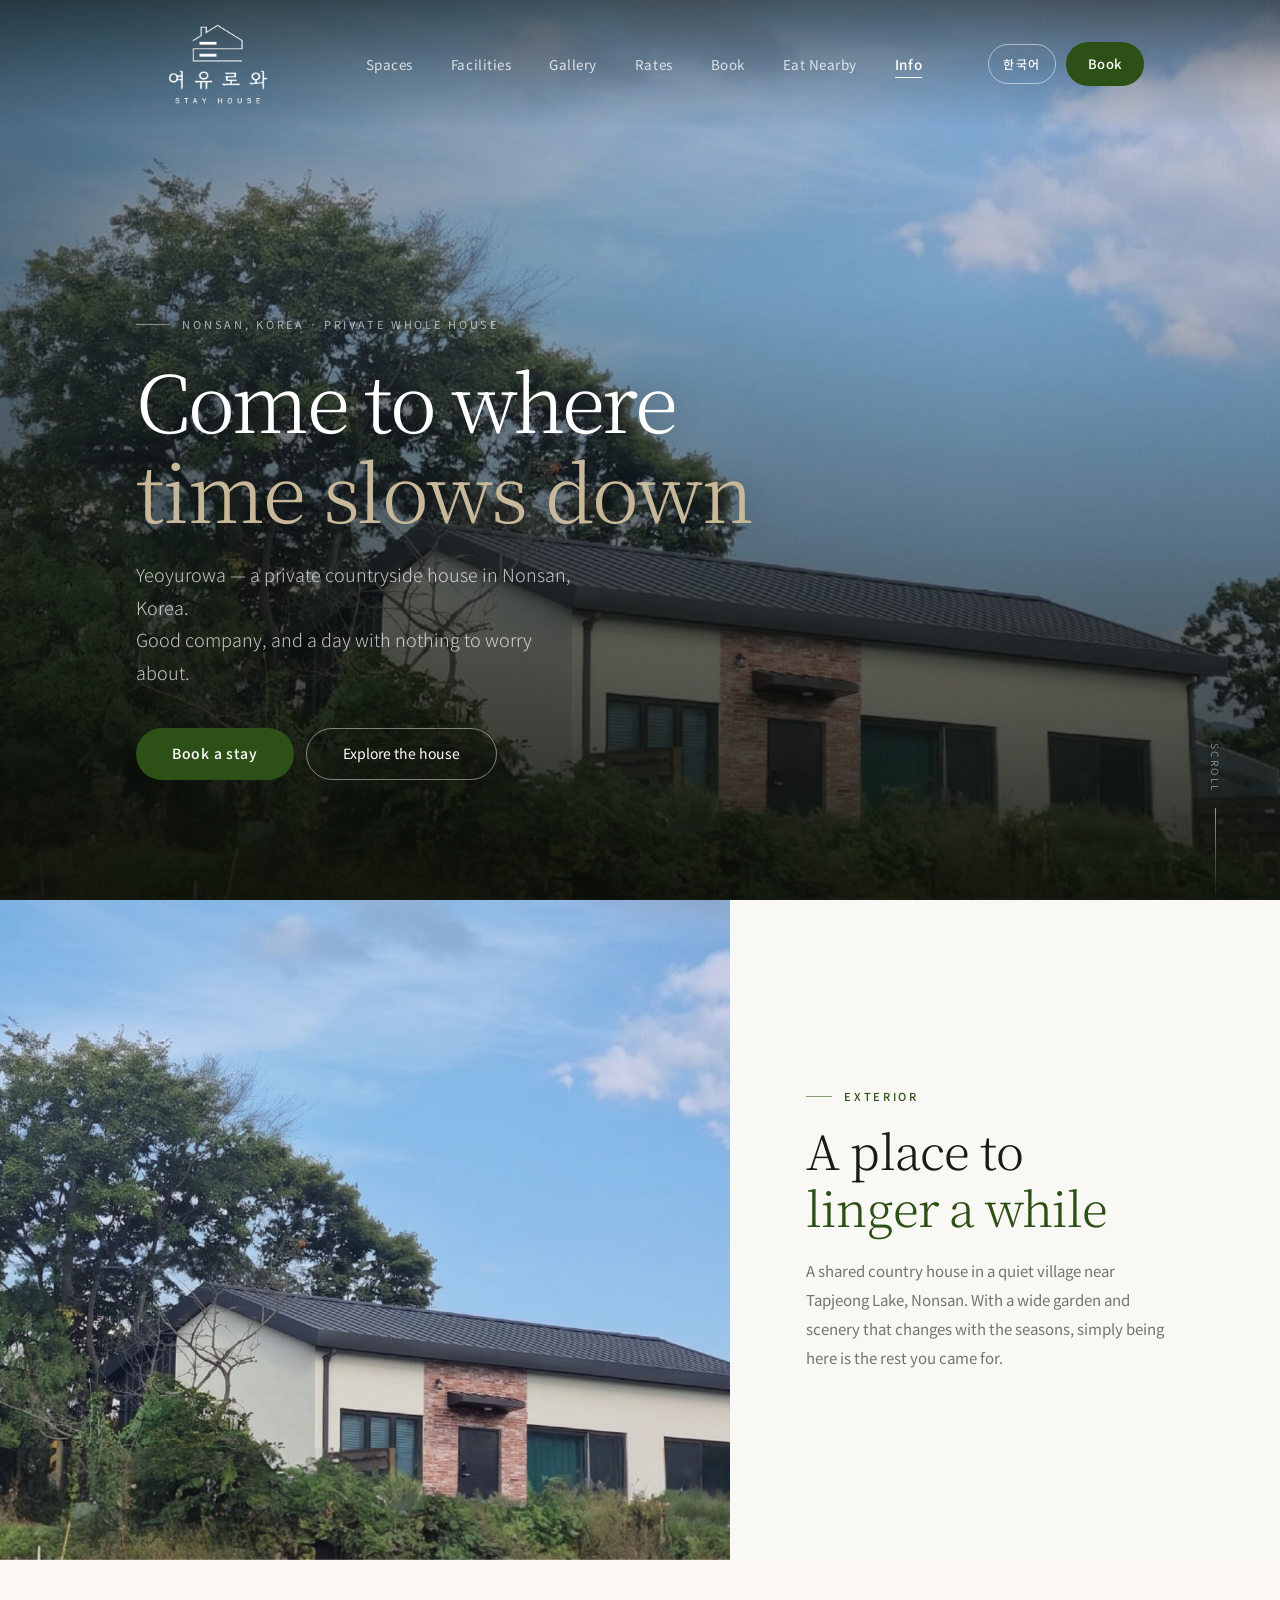
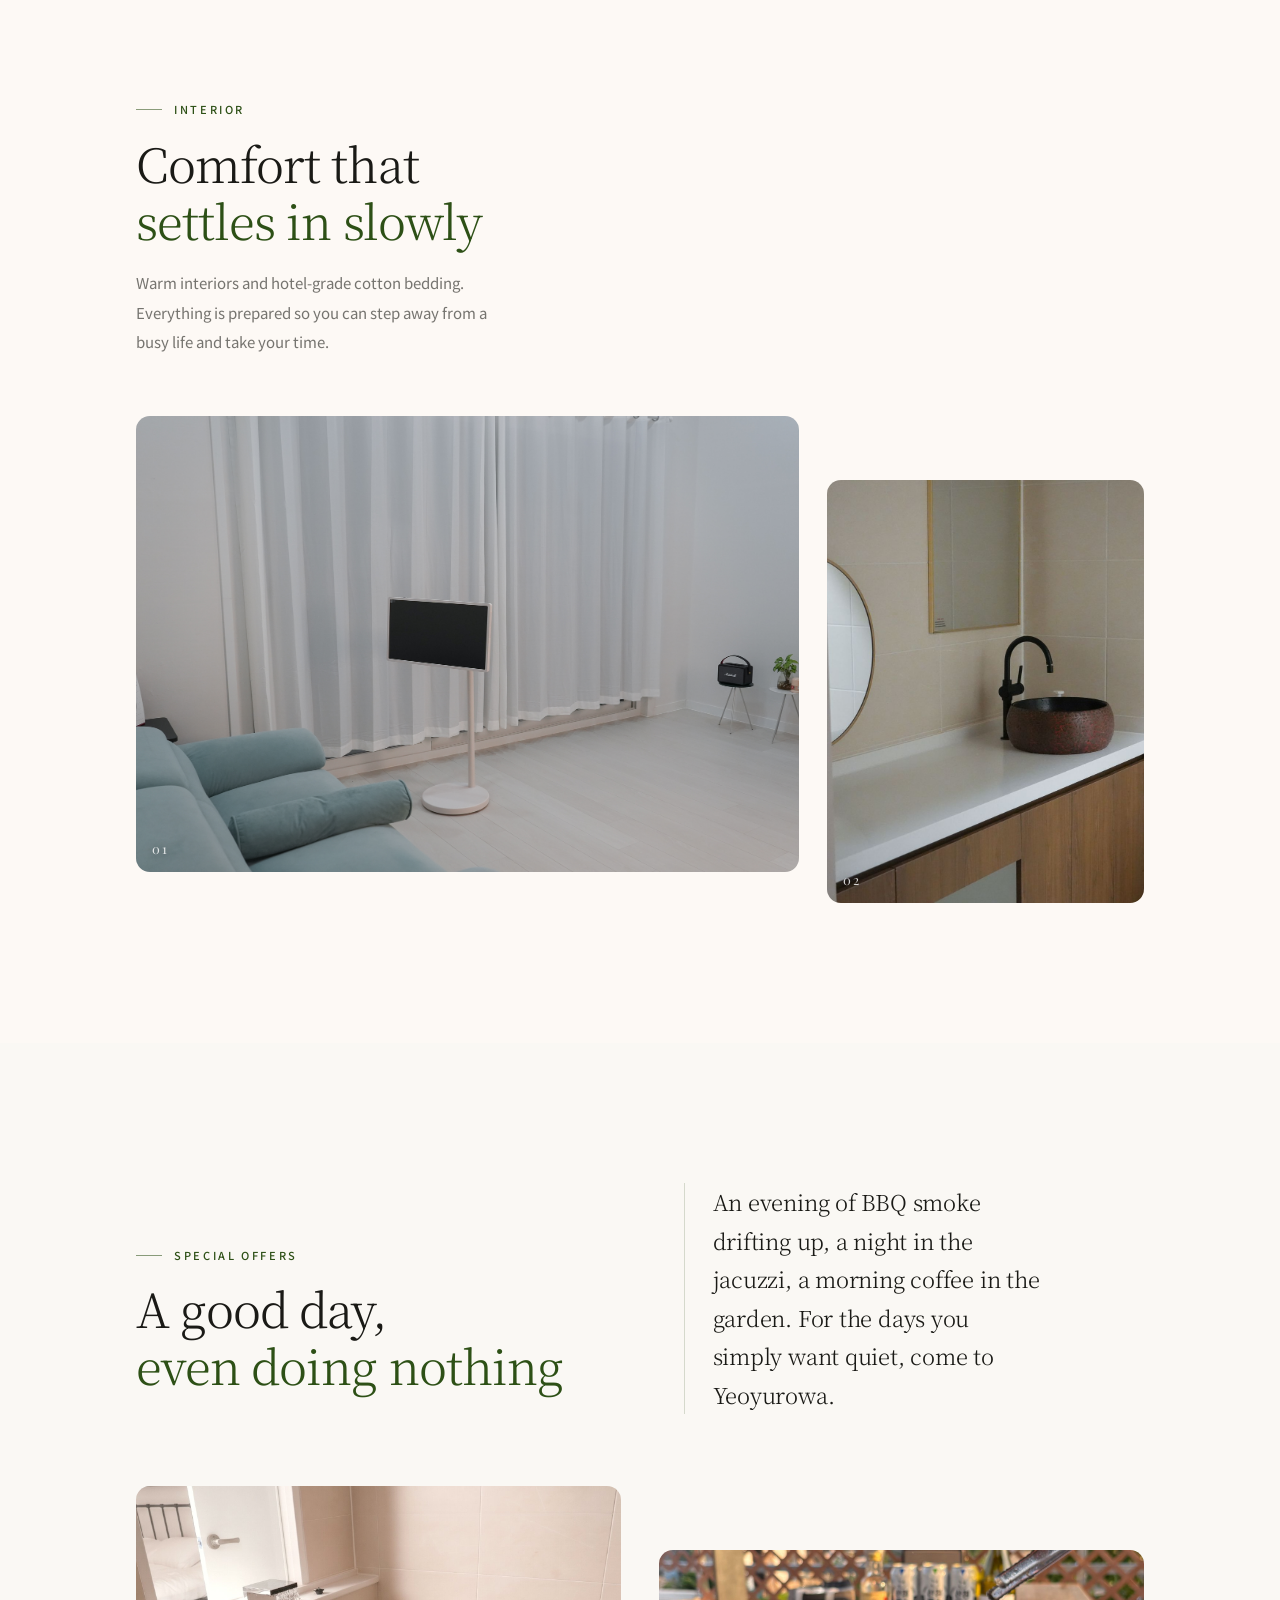
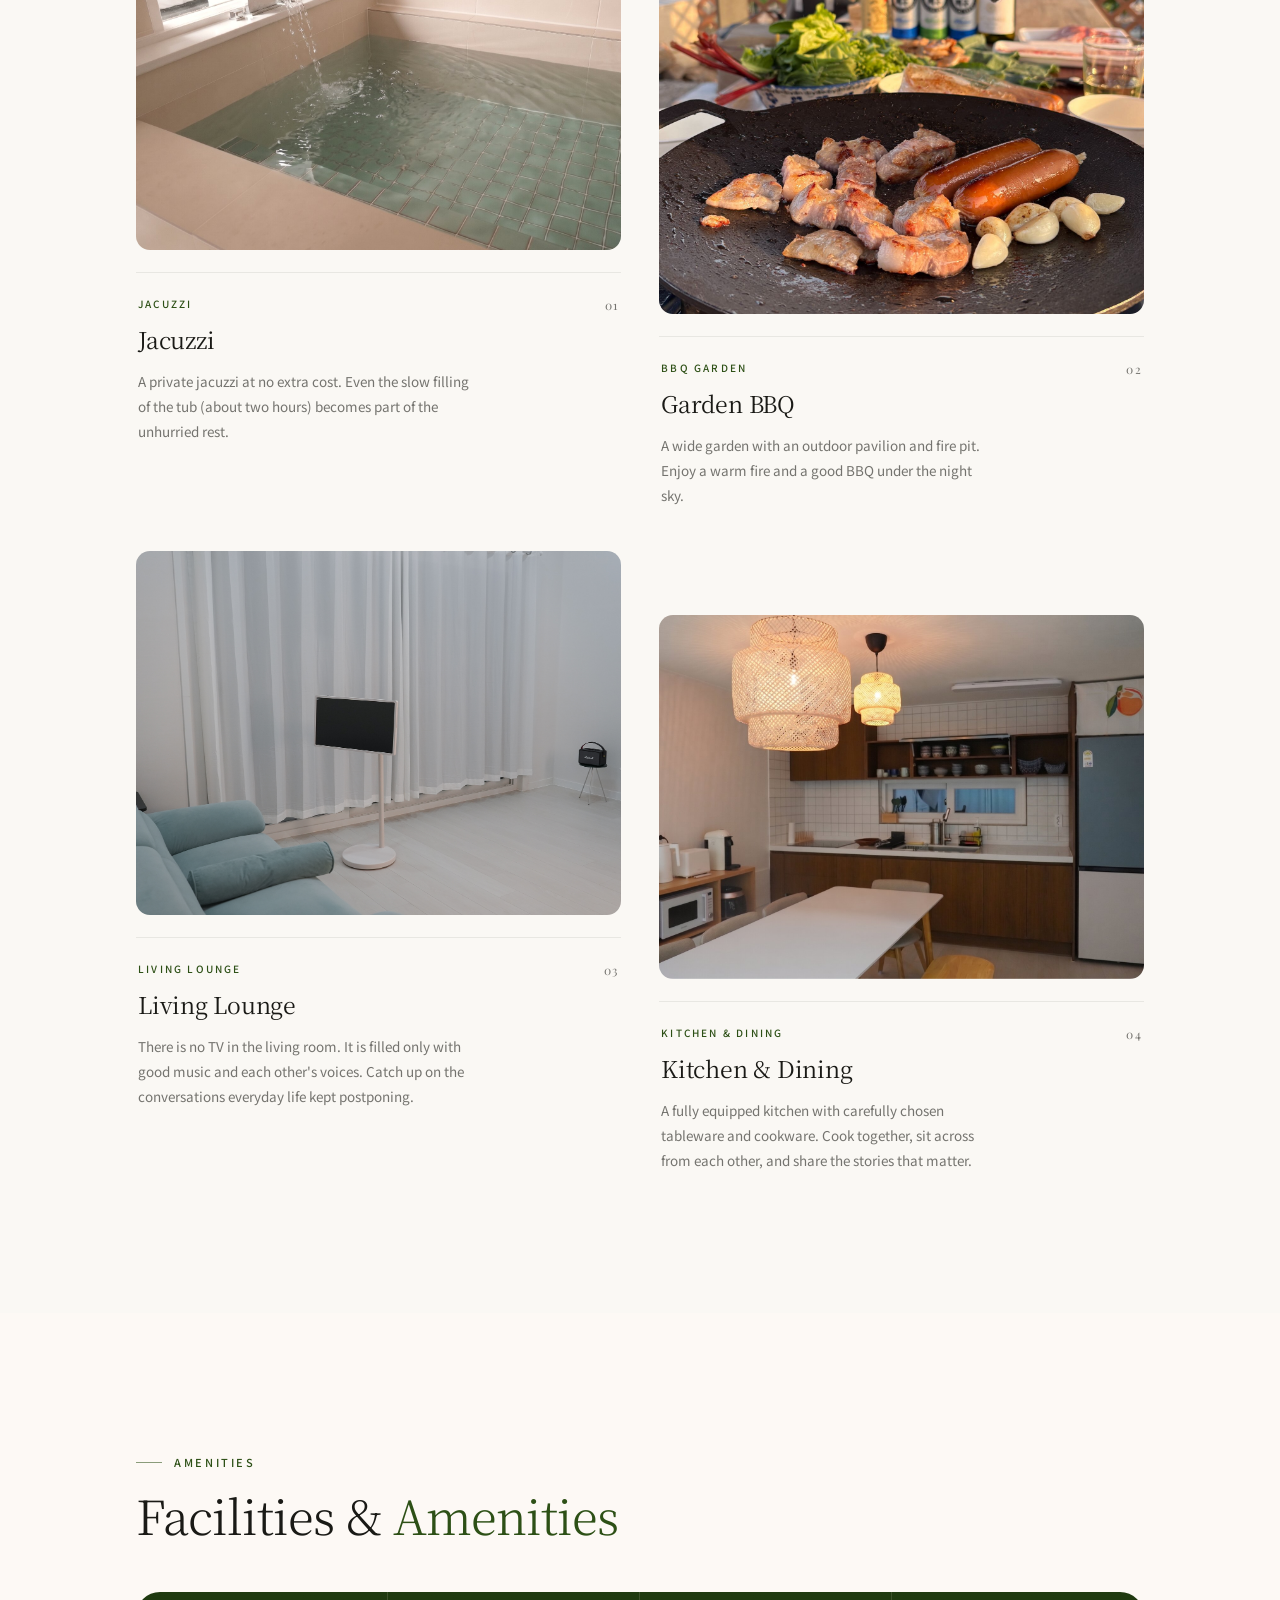
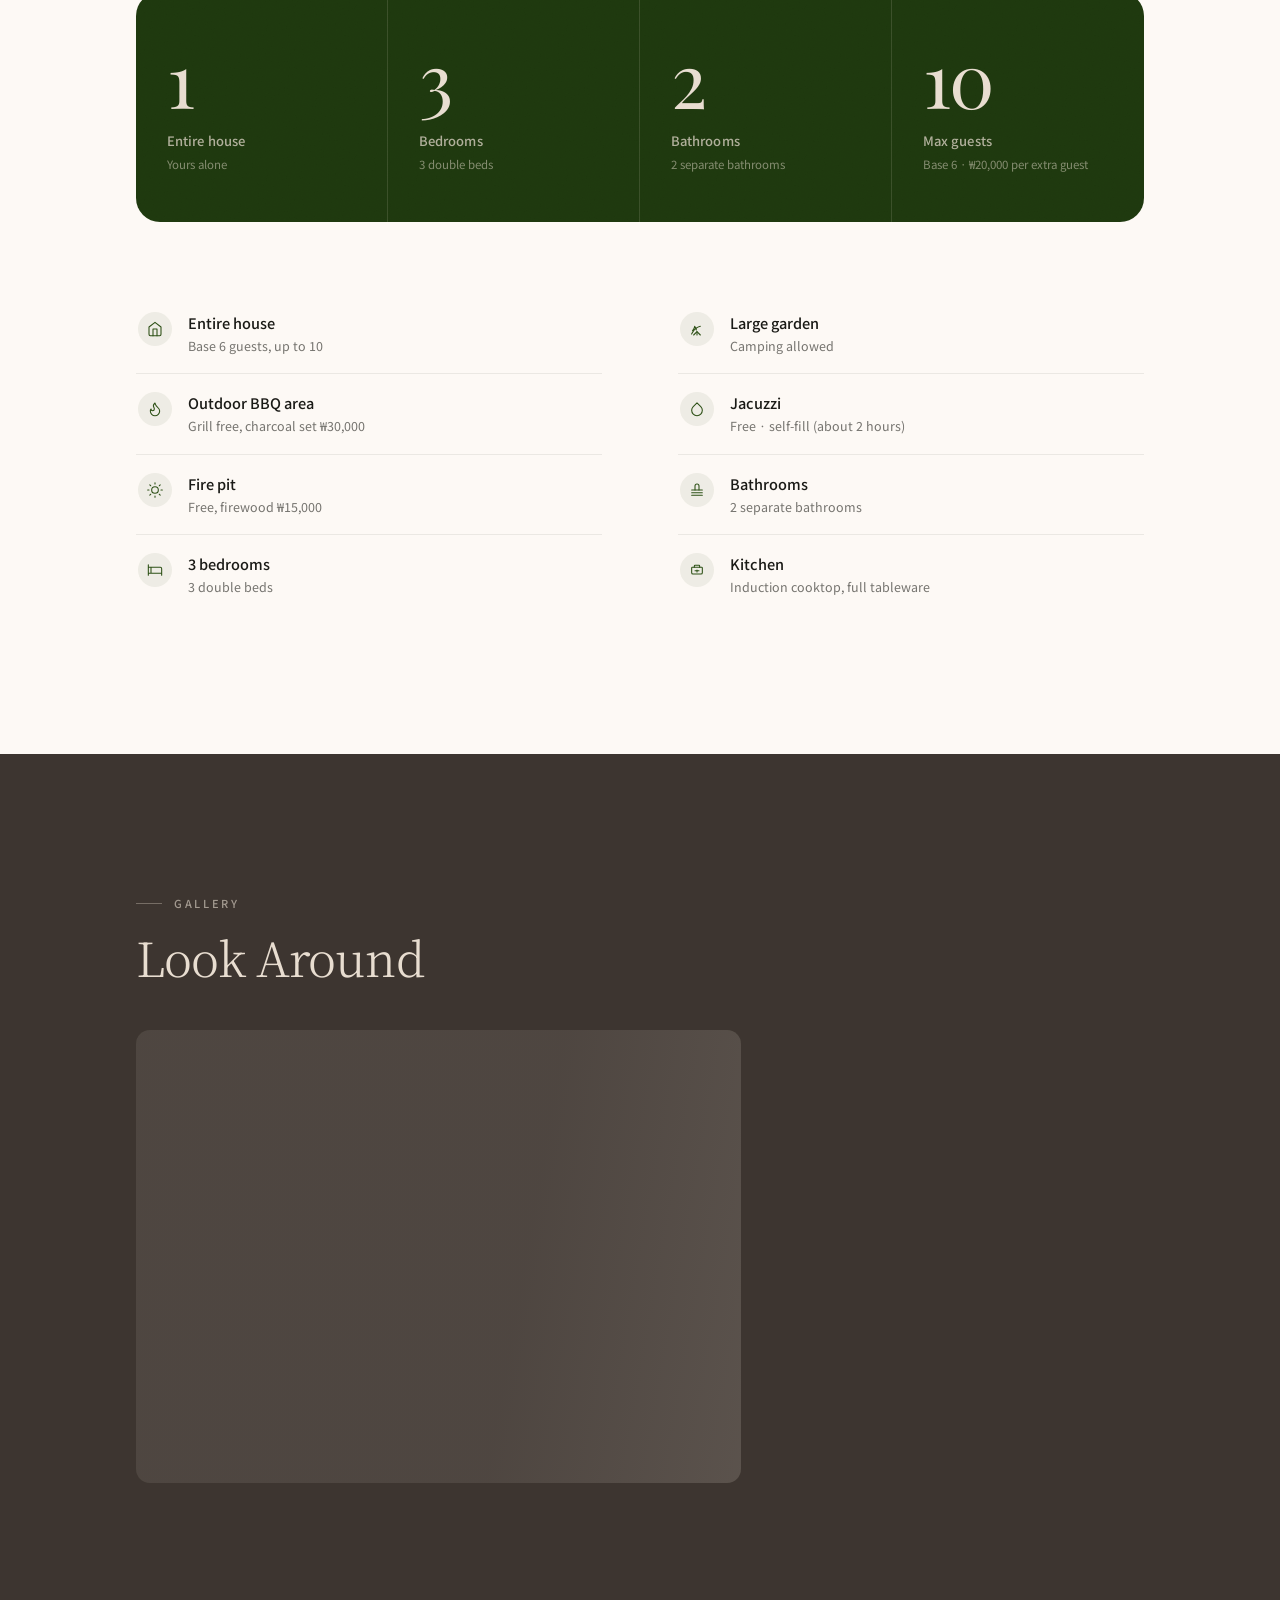
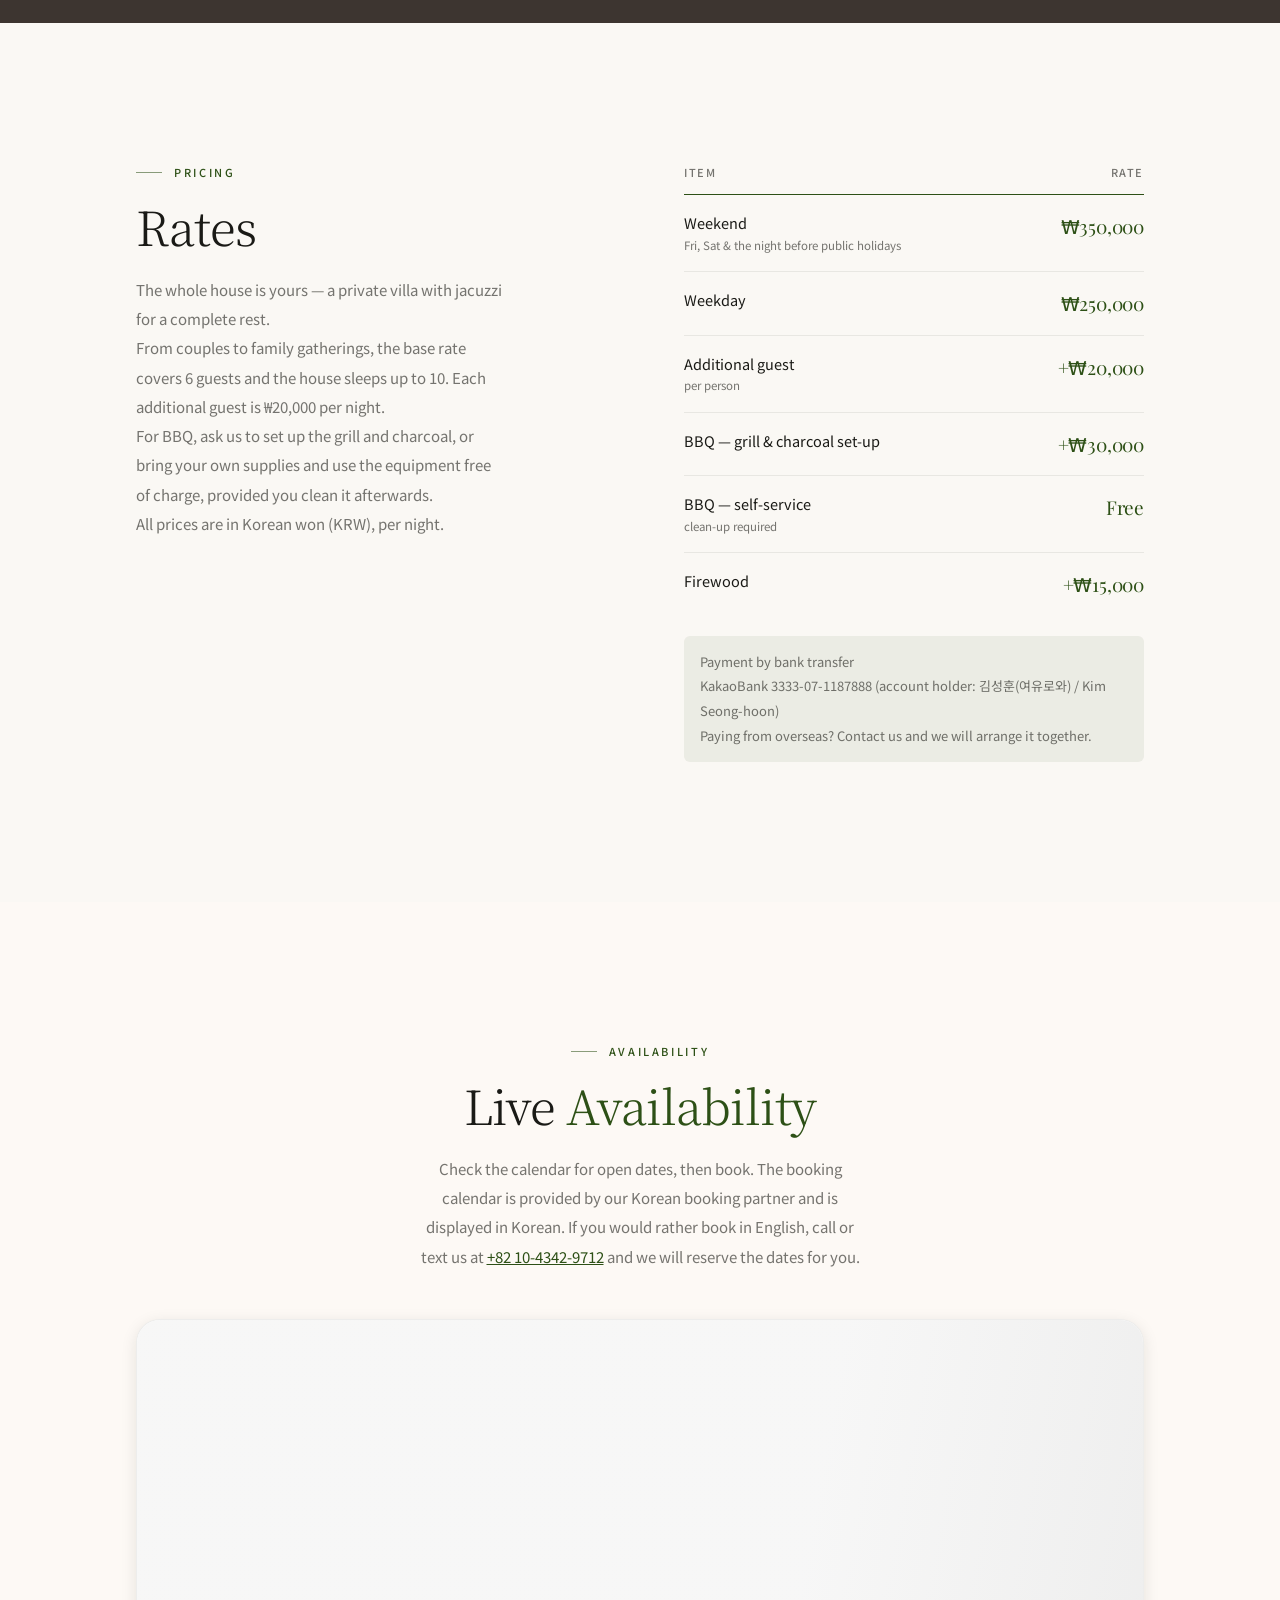
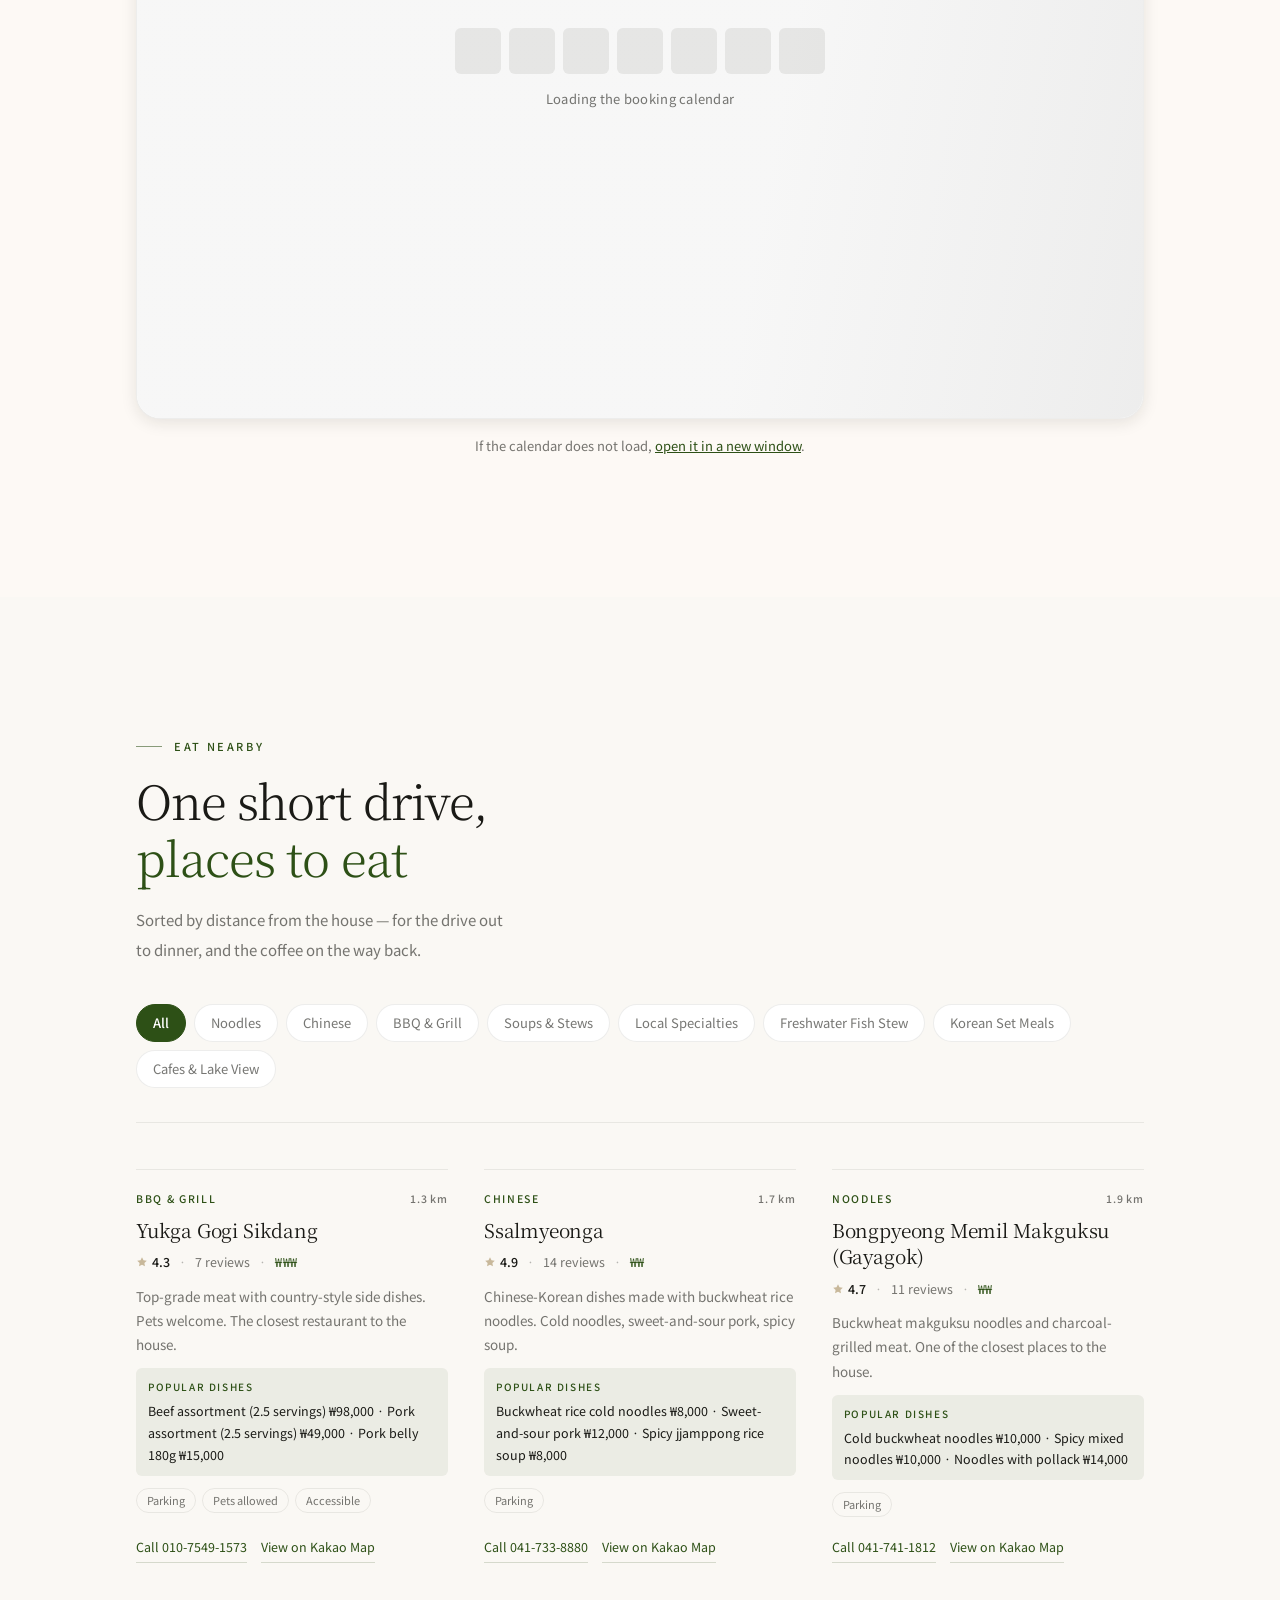
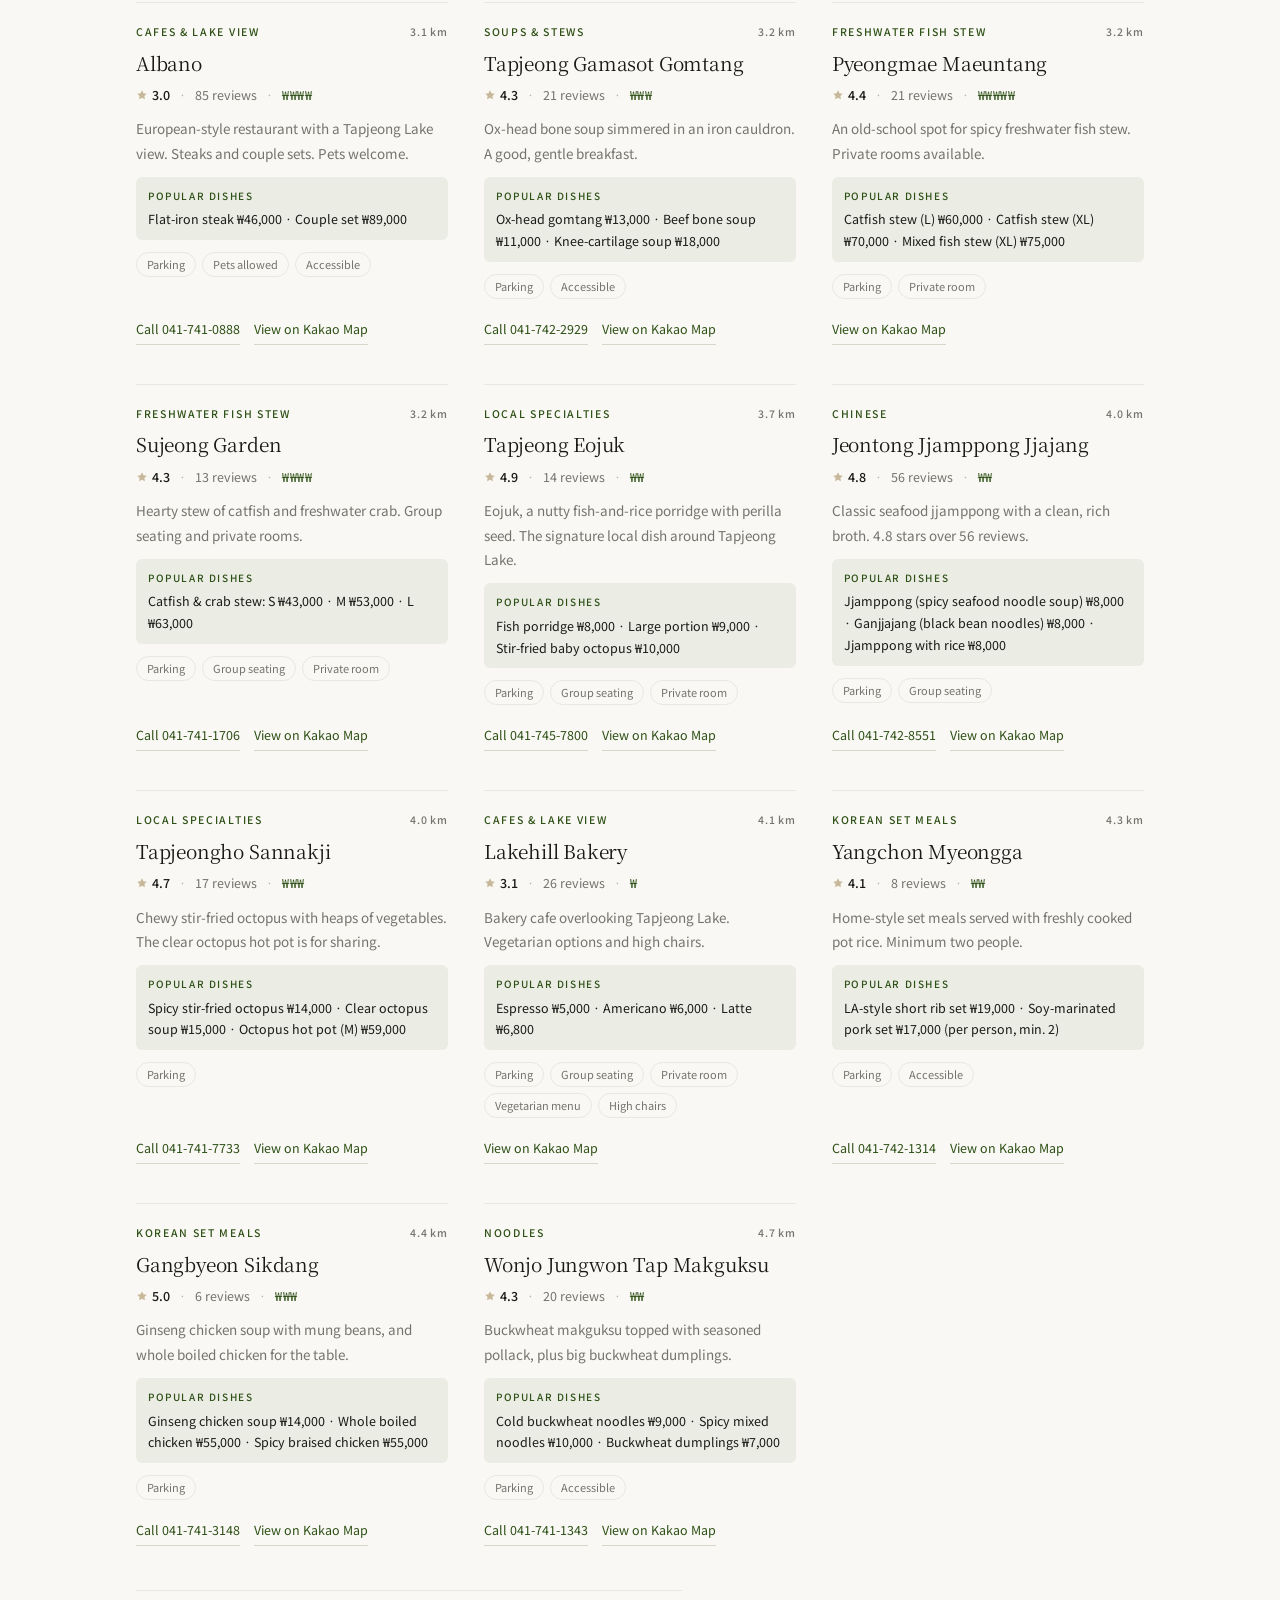
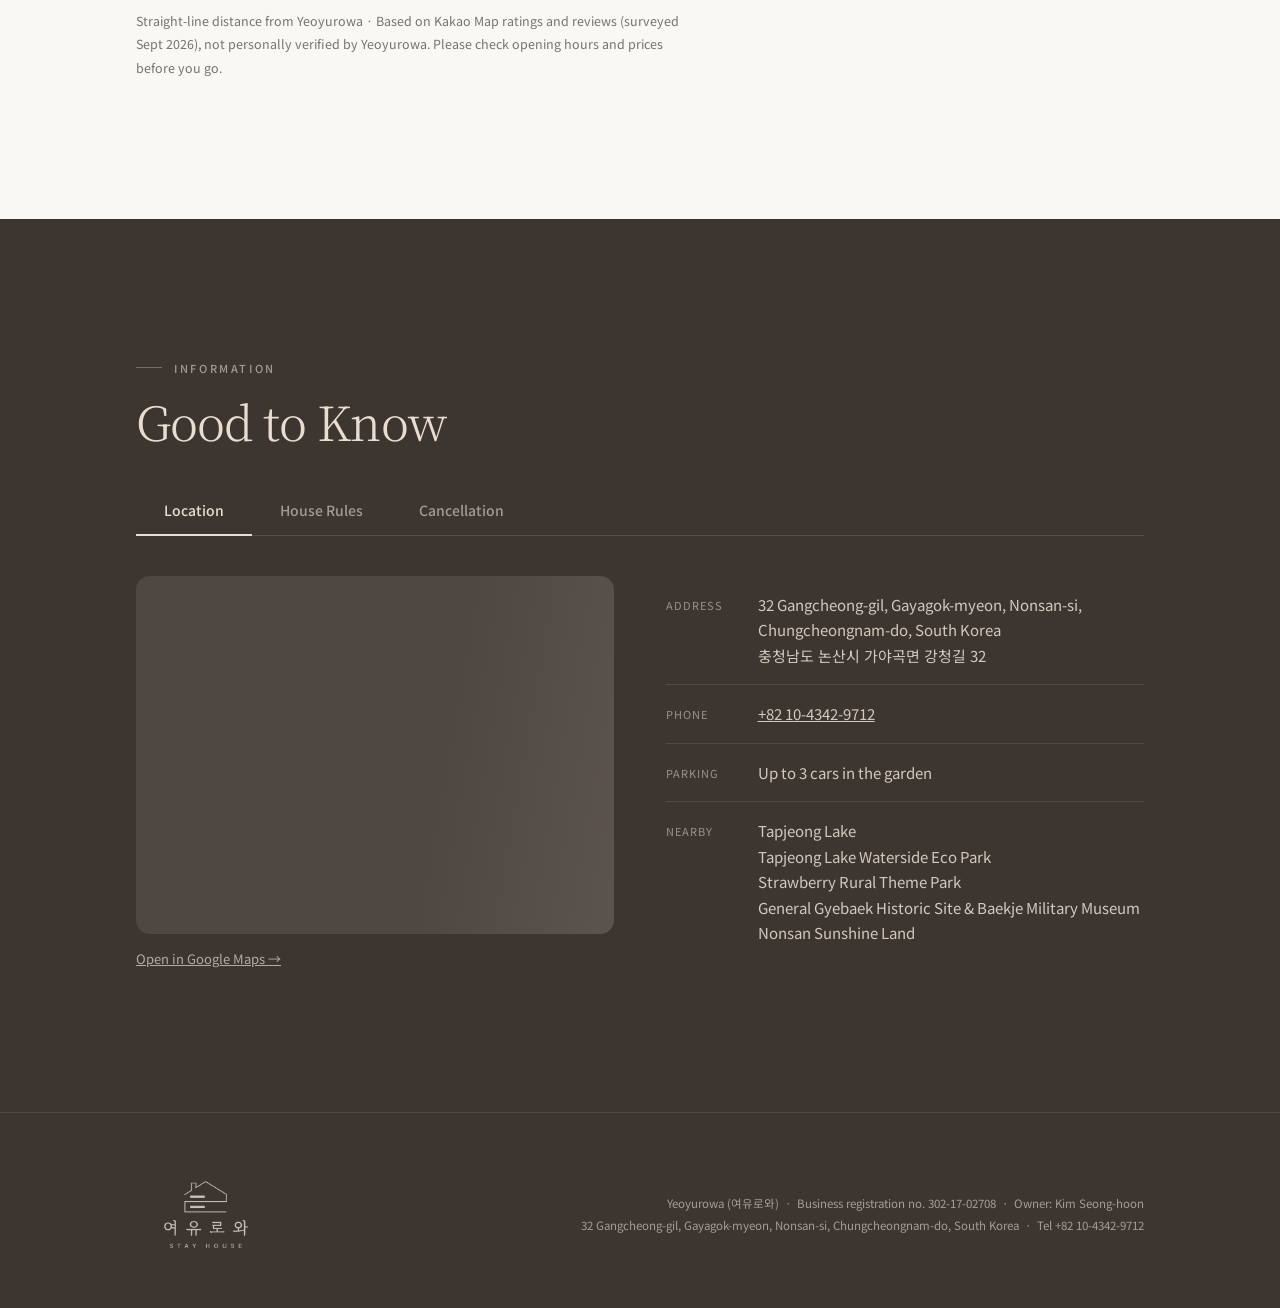
==== en/index.html @ c37f7c3f "디자인 업그레이드 + 영어판 + 주변 맛집 섹션 내비게이션 - 섹션 앵커 7개(공간·시설·갤러리·요금·예약·주변 맛집·안내) 추가, 스크롤스파이 현재 위치 표시 - 히어로 위에서는" ====
<!DOCTYPE html>
<html lang="en">
<head>
  <meta charset="UTF-8">
  <meta name="viewport" content="width=device-width, initial-scale=1.0">
  <title>Yeoyurowa | Private Countryside Villa with Jacuzzi in Nonsan, Korea</title>
  <meta name="description" content="A private whole-house villa in the quiet countryside of Nonsan, Chungcheongnam-do, Korea. Jacuzzi, garden BBQ, fire pit and three bedrooms for up to 10 guests. Ideal for couples, families and small groups.">
  <link rel="preconnect" href="https://fonts.googleapis.com">
  <link rel="preconnect" href="https://fonts.gstatic.com" crossorigin>
  <link rel="stylesheet" href="https://fonts.googleapis.com/css2?family=Playfair+Display:ital,wght@0,400;0,600;1,400&family=Noto+Serif+KR:wght@300;400;500&family=Noto+Sans+KR:wght@300;400;500&display=swap">
  <style>
    :root {
      --forest:    #2D5016;
      --forest-lt: #3d6b1f;
      --forest-dp: #1e380e;
      --forest-20: rgba(45,80,22,0.18);
      --forest-08: rgba(45,80,22,0.07);
      --cream:     #faf8f4;
      --warm-50:   #fdf9f5;
      --warm-100:  #f0ebe0;
      --warm-300:  #c8b89a;
      --bark:      #3D3530;
      --bone:      #E8DDD0;
      --bone-70:   rgba(232,221,208,0.72);
      --bone-45:   rgba(232,221,208,0.5);
      --ink:       #1a1a16;
      --ink-60:    rgba(26,26,22,0.6);
      --ink-30:    rgba(26,26,22,0.3);
      --ink-10:    rgba(26,26,22,0.08);
      --shadow-sm: 0 1px 3px rgba(26,26,22,0.08);
      --shadow-md: 0 4px 16px rgba(26,26,22,0.10);
      --shadow-lg: 0 12px 40px rgba(26,26,22,0.14);
      --radius-sm: 6px; --radius-md: 14px; --radius-lg: 24px;
      --font-display: 'Playfair Display', Georgia, serif;
      --font-serif:   'Noto Serif KR', Georgia, serif;
      --font-sans:    'Noto Sans KR', system-ui, sans-serif;
      --max-w: 1120px;
      --section-gap: clamp(80px, 12vw, 140px);
      --ease: cubic-bezier(0.22, 0.61, 0.36, 1);
      --grain: url("data:image/svg+xml,%3Csvg xmlns='http://www.w3.org/2000/svg' width='150' height='150'%3E%3Cfilter id='n'%3E%3CfeTurbulence type='fractalNoise' baseFrequency='0.85' numOctaves='3' stitchTiles='stitch'/%3E%3CfeColorMatrix type='saturate' values='0'/%3E%3C/filter%3E%3Crect width='150' height='150' filter='url(%23n)' opacity='0.45'/%3E%3C/svg%3E");
    }
    *, *::before, *::after { box-sizing: border-box; margin: 0; padding: 0; }
    html { scroll-behavior: smooth; }
    body { font-family: var(--font-sans); font-size: 16px; line-height: 1.7; color: var(--ink); background: var(--cream); overflow-x: hidden; -webkit-font-smoothing: antialiased; }
    img { max-width: 100%; }
    section[id] { scroll-margin-top: 92px; }
    :where(a, button, [tabindex]):focus-visible { outline: 2px solid var(--forest); outline-offset: 3px; border-radius: 3px; }
    .gallery :where(a, button, [tabindex]):focus-visible,
    .info :where(a, button, [tabindex]):focus-visible,
    .hero :where(a, button):focus-visible { outline-color: var(--bone); }
    .sr-only { position: absolute; width: 1px; height: 1px; padding: 0; margin: -1px; overflow: hidden; clip: rect(0 0 0 0); clip-path: inset(50%); white-space: nowrap; border: 0; }
    .skip-link { position: absolute; left: -9999px; top: 8px; z-index: 1000; background: var(--forest); color: #fff; padding: 8px 16px; border-radius: var(--radius-sm); font-size: 14px; text-decoration: none; }
    .skip-link:focus { left: 8px; }
    .container { max-width: var(--max-w); margin: 0 auto; padding: 0 clamp(20px, 5vw, 56px); }

    /* TYPOGRAPHY */
    .en-label { display: flex; align-items: center; gap: 12px; font-family: var(--font-sans); font-size: 11px; font-weight: 500; letter-spacing: 0.24em; text-transform: uppercase; color: var(--forest); margin-bottom: 16px; }
    .en-label::before { content: ''; flex-shrink: 0; width: 26px; height: 1px; background: currentColor; opacity: 0.55; }
    .section-heading { font-family: var(--font-serif); font-size: clamp(27px, 3.7vw, 50px); font-weight: 300; line-height: 1.2; letter-spacing: -0.02em; color: var(--ink); margin-bottom: 20px; text-wrap: balance; }
    .section-heading em { font-style: normal; color: var(--forest); }
    .section-body { font-size: 15px; line-height: 1.95; color: var(--ink-60); max-width: 46ch; }
    .lede { font-family: var(--font-serif); font-size: clamp(17px, 1.9vw, 22px); font-weight: 300; line-height: 1.75; color: var(--ink); letter-spacing: -0.01em; max-width: 30ch; padding-left: clamp(18px, 2.4vw, 28px); border-left: 1px solid var(--forest-20); text-wrap: pretty; }

    /* BUTTONS */
    .btn-primary { display: inline-flex; align-items: center; justify-content: center; min-height: 52px; padding: 0 36px; background: var(--forest); color: #fff; font-family: var(--font-sans); font-size: 14px; font-weight: 500; letter-spacing: 0.05em; text-decoration: none; border-radius: 100px; border: none; cursor: pointer; transition: background 0.2s, transform 0.2s var(--ease), box-shadow 0.2s; }
    .btn-primary:hover { background: var(--forest-lt); transform: translateY(-2px); box-shadow: 0 10px 24px rgba(45,80,22,0.28); }
    .btn-ghost { display: inline-flex; align-items: center; justify-content: center; min-height: 52px; padding: 0 36px; border: 1.5px solid rgba(255,255,255,0.45); color: #fff; font-family: var(--font-sans); font-size: 14px; text-decoration: none; border-radius: 100px; background: transparent; transition: border-color 0.2s, background 0.2s; cursor: pointer; }
    .btn-ghost:hover { border-color: #fff; background: rgba(255,255,255,0.12); }

    /* NAV */
    .nav { position: fixed; top: 0; left: 0; right: 0; z-index: 100; padding: 6px 0; transition: background 0.35s var(--ease), box-shadow 0.35s, padding 0.35s var(--ease); }
    .nav::before { content: ''; position: absolute; inset: 0; background: linear-gradient(to bottom, rgba(10,14,7,0.55) 0%, rgba(10,14,7,0.18) 62%, transparent 100%); opacity: 1; transition: opacity 0.35s; pointer-events: none; }
    .nav.scrolled { background: rgba(250,248,244,0.94); backdrop-filter: blur(14px); -webkit-backdrop-filter: blur(14px); box-shadow: 0 1px 0 var(--ink-10); padding: 2px 0; }
    .nav.scrolled::before { opacity: 0; }
    .nav__inner { position: relative; display: flex; align-items: center; justify-content: space-between; gap: 24px; }
    .nav__logo { display: inline-flex; align-items: center; text-decoration: none; }
    .nav__logo img { height: 116px; width: auto; display: block; filter: brightness(0) invert(1); transition: height 0.35s var(--ease), filter 0.35s; }
    .nav.scrolled .nav__logo img { height: 62px; filter: none; }
    .nav__links { display: flex; align-items: center; gap: clamp(4px, 1.4vw, 18px); }
    .nav__link { position: relative; display: inline-flex; align-items: center; min-height: 44px; padding: 0 10px; font-family: var(--font-sans); font-size: 13.5px; font-weight: 400; letter-spacing: 0.04em; color: rgba(255,255,255,0.78); text-decoration: none; transition: color 0.2s; }
    .nav__link::after { content: ''; position: absolute; left: 10px; right: 10px; bottom: 8px; height: 1px; background: currentColor; transform: scaleX(0); transform-origin: left; transition: transform 0.28s var(--ease); }
    .nav__link:hover { color: #fff; }
    .nav__link:hover::after, .nav__link.is-current::after { transform: scaleX(1); }
    .nav__link.is-current { color: #fff; font-weight: 500; }
    .nav.scrolled .nav__link { color: var(--ink-60); }
    .nav.scrolled .nav__link:hover, .nav.scrolled .nav__link.is-current { color: var(--forest); }
    .nav__right { display: flex; align-items: center; gap: 10px; }
    .nav__lang { display: inline-flex; align-items: center; justify-content: center; min-height: 40px; min-width: 52px; padding: 0 14px; font-family: var(--font-sans); font-size: 12px; font-weight: 500; letter-spacing: 0.14em; text-transform: uppercase; color: #fff; text-decoration: none; border: 1px solid rgba(255,255,255,0.5); border-radius: 100px; transition: color 0.2s, border-color 0.2s, background 0.2s; }
    .nav__lang:hover { background: rgba(255,255,255,0.16); border-color: #fff; }
    .nav.scrolled .nav__lang { color: var(--forest); border-color: var(--forest-20); }
    .nav.scrolled .nav__lang:hover { background: var(--forest-08); border-color: var(--forest); }
    .nav__cta { display: inline-flex; align-items: center; justify-content: center; min-height: 44px; padding: 0 22px; background: var(--forest); color: #fff; font-family: var(--font-sans); font-size: 13px; font-weight: 500; letter-spacing: 0.04em; text-decoration: none; border-radius: 100px; transition: background 0.2s, transform 0.2s var(--ease); cursor: pointer; }
    .nav__cta:hover { background: var(--forest-lt); transform: translateY(-1px); }

    /* MOBILE BOTTOM CTA */
    .mobile-cta { display: none; position: fixed; left: 0; right: 0; bottom: 0; z-index: 99; gap: 10px; padding: 10px clamp(14px, 4vw, 20px) calc(10px + env(safe-area-inset-bottom, 0px)); background: rgba(250,248,244,0.95); backdrop-filter: blur(14px); -webkit-backdrop-filter: blur(14px); border-top: 1px solid var(--ink-10); }
    .mobile-cta__tel { display: inline-flex; align-items: center; justify-content: center; gap: 7px; flex: 0 0 auto; min-height: 50px; padding: 0 18px; border: 1px solid var(--forest-20); border-radius: 100px; color: var(--forest); font-size: 13px; font-weight: 500; text-decoration: none; background: #fff; }
    .mobile-cta__tel svg { width: 16px; height: 16px; stroke: currentColor; fill: none; stroke-width: 1.7; stroke-linecap: round; stroke-linejoin: round; }
    .mobile-cta__book { display: inline-flex; align-items: center; justify-content: center; flex: 1 1 auto; min-height: 50px; padding: 0 20px; background: var(--forest); color: #fff; font-size: 14px; font-weight: 500; letter-spacing: 0.04em; border-radius: 100px; text-decoration: none; }

    /* HERO */
    .hero { position: relative; height: 100svh; min-height: 620px; display: flex; align-items: flex-end; overflow: hidden; }
    .hero__bg { position: absolute; inset: 0; z-index: 0; }
    .hero__bg-fallback { position: absolute; inset: 0; background: linear-gradient(135deg, #1a3009 0%, #2D5016 60%, #4a7a28 100%); }
    .hero__bg img { position: absolute; inset: 0; width: 100%; height: 100%; object-fit: cover; display: block; }
    .hero__overlay { position: absolute; inset: 0; background:
        linear-gradient(to top, rgba(8,12,5,0.86) 0%, rgba(8,12,5,0.52) 34%, rgba(8,12,5,0.14) 68%, rgba(8,12,5,0.05) 100%),
        linear-gradient(to right, rgba(8,12,5,0.40) 0%, rgba(8,12,5,0.10) 48%, transparent 76%); }
    .hero__grain { position: absolute; inset: 0; background-image: var(--grain); background-size: 150px 150px; opacity: 0.30; mix-blend-mode: overlay; pointer-events: none; }
    .hero__content { position: relative; z-index: 2; padding-bottom: clamp(74px, 11vw, 120px); color: #fff; width: 100%; }
    .hero__label { display: flex; align-items: center; gap: 12px; font-size: 11px; letter-spacing: 0.26em; text-transform: uppercase; color: rgba(255,255,255,0.62); margin-bottom: 20px; font-weight: 400; }
    .hero__label::before { content: ''; width: 34px; height: 1px; background: currentColor; opacity: 0.7; }
    .hero__title { font-family: var(--font-serif); font-size: clamp(38px, 6.2vw, 80px); font-weight: 300; line-height: 1.14; letter-spacing: -0.035em; color: #fff; margin-bottom: 24px; text-shadow: 0 2px 28px rgba(0,0,0,0.3); }
    .hero__title em { font-style: normal; color: var(--warm-300); letter-spacing: -0.02em; }
    .hero__sub { font-size: clamp(15px, 1.6vw, 18px); color: rgba(255,255,255,0.74); line-height: 1.8; max-width: 44ch; margin-bottom: 40px; font-weight: 300; }
    .hero__actions { display: flex; gap: 12px; flex-wrap: wrap; }
    .hero__scroll { position: absolute; bottom: 0; right: clamp(20px,5vw,56px); z-index: 2; writing-mode: vertical-rl; font-size: 10px; letter-spacing: 0.24em; text-transform: uppercase; color: rgba(255,255,255,0.45); display: flex; align-items: center; gap: 16px; padding-bottom: 0; }
    .hero__scroll::after { content: ''; display: block; width: 1px; height: 92px; background: linear-gradient(to bottom, rgba(255,255,255,0.55), rgba(255,255,255,0)); }
    .hero__slides { position: absolute; inset: 0; }
    .hero__slide { position: absolute; inset: 0; width: 100%; height: 100%; object-fit: cover; display: block; opacity: 0; transition: opacity 1.2s ease-in-out; }
    .hero__slide.active { opacity: 1; }

    /* SPLIT (EXTERIOR) */
    .split { display: grid; grid-template-columns: 57% 43%; min-height: 660px; background: var(--cream); }
    .split__img { overflow: hidden; }
    .split__img img { width: 100%; height: 100%; object-fit: cover; display: block; transition: transform 1.1s var(--ease); }
    .split:hover .split__img img { transform: scale(1.04); }
    .split__text { padding: clamp(64px, 9vw, 110px) clamp(40px, 6vw, 84px); display: flex; flex-direction: column; justify-content: center; background: var(--cream); }

    /* INTERIOR */
    .interior { padding: var(--section-gap) 0; background: var(--warm-50); }
    .interior__header { margin-bottom: clamp(36px, 5vw, 60px); max-width: var(--max-w); }
    .interior__stack { display: grid; grid-template-columns: repeat(12, 1fr); gap: clamp(20px, 3vw, 40px) clamp(16px, 2.2vw, 30px); counter-reset: ipc; }
    .interior__photo { position: relative; grid-column: 1 / -1; aspect-ratio: 16 / 10; overflow: hidden; border-radius: var(--radius-md); background: var(--warm-100); }
    .interior__photo img { width: 100%; height: 100%; display: block; object-fit: cover; transition: transform 0.9s var(--ease); }
    .interior__photo:hover img { transform: scale(1.035); }
    .interior__photo::after { counter-increment: ipc; content: counter(ipc, decimal-leading-zero); position: absolute; left: 16px; bottom: 12px; font-family: var(--font-display); font-size: 13px; letter-spacing: 0.14em; color: rgba(255,255,255,0.82); text-shadow: 0 1px 10px rgba(0,0,0,0.5); }
    @media (min-width: 900px) {
      .interior__photo:nth-child(1) { grid-column: 1 / 9;  aspect-ratio: 16 / 11; }
      .interior__photo:nth-child(2) { grid-column: 9 / 13; aspect-ratio: 3 / 4; margin-top: clamp(32px, 5vw, 72px); }
      .interior__photo:nth-child(3) { grid-column: 2 / 7;  aspect-ratio: 3 / 4; }
      .interior__photo:nth-child(4) { grid-column: 7 / 13; aspect-ratio: 16 / 11; align-self: end; }
    }

    /* SPECIAL OFFERS */
    .offers { padding: var(--section-gap) 0; background: var(--cream); }
    .offers__header { display: grid; grid-template-columns: 1.05fr 1fr; gap: clamp(28px, 5vw, 64px); align-items: end; margin-bottom: clamp(44px, 6vw, 72px); }
    .offers__grid { display: grid; grid-template-columns: 1fr 1fr; gap: clamp(24px, 3.4vw, 44px) clamp(20px, 3vw, 40px); counter-reset: ofc; }
    .offer-card { position: relative; background: transparent; border-radius: 0; overflow: visible; }
    .offer-card:nth-child(even) { margin-top: clamp(0px, 5vw, 64px); }
    .offer-card__img { aspect-ratio: 4 / 3; height: auto; background-size: cover; background-position: center; background-color: var(--warm-100); border-radius: var(--radius-md); transition: transform 0.7s var(--ease), box-shadow 0.4s; will-change: transform; }
    .offer-card:hover .offer-card__img { transform: translateY(-6px); box-shadow: var(--shadow-lg); }
    .offer-card:nth-child(1) .offer-card__img { background-image: url('/images/gallery-01.jpg'), linear-gradient(135deg,#2D5016,#4a7a28); }
    .offer-card:nth-child(2) .offer-card__img { background-image: url('/images/gallery-02.jpg'), linear-gradient(135deg,#6b5a40,#c8b89a); }
    .offer-card:nth-child(3) .offer-card__img { background-image: url('/images/interior-living.jpg'), linear-gradient(135deg,#3d6b1f,#8bac7e); }
    .offer-card:nth-child(4) .offer-card__img { background-image: url('/images/gallery-04.jpg'), linear-gradient(135deg,#c8b89a,#f0ebe0); }
    .offer-card__body { padding: 22px 2px 0; border-top: 1px solid var(--ink-10); margin-top: 22px; position: relative; }
    .offer-card__body::before { counter-increment: ofc; content: counter(ofc, decimal-leading-zero); position: absolute; right: 2px; top: 22px; font-family: var(--font-display); font-size: 12px; letter-spacing: 0.12em; color: var(--ink-60); }
    .offer-card__en { display: block; font-size: 10px; letter-spacing: 0.22em; text-transform: uppercase; color: var(--forest); margin-bottom: 8px; font-weight: 500; }
    .offer-card__title { font-family: var(--font-serif); font-size: clamp(19px, 1.9vw, 23px); font-weight: 400; color: var(--ink); margin-bottom: 10px; letter-spacing: -0.01em; }
    .offer-card__desc { font-size: 13.5px; color: var(--ink-60); line-height: 1.85; max-width: 42ch; }

    /* AMENITIES */
    .amenities { padding: var(--section-gap) 0; background: var(--warm-50); }
    .amenities__header { margin-bottom: clamp(32px, 4vw, 48px); }
    .facts { position: relative; display: grid; grid-template-columns: repeat(4, 1fr); gap: 0; background: var(--forest-dp); border-radius: var(--radius-lg); overflow: hidden; margin-bottom: clamp(44px, 6vw, 72px); }
    .facts::after { content: ''; position: absolute; inset: 0; background-image: var(--grain); background-size: 150px 150px; opacity: 0.16; mix-blend-mode: overlay; pointer-events: none; }
    .fact { position: relative; padding: clamp(28px, 4vw, 48px) clamp(16px, 2.4vw, 32px); border-right: 1px solid rgba(232,221,208,0.14); }
    .fact:last-child { border-right: none; }
    .fact__num { display: block; font-family: var(--font-display); font-size: clamp(40px, 6vw, 76px); font-weight: 400; line-height: 1; color: var(--bone); letter-spacing: -0.02em; font-variant-numeric: tabular-nums; }
    .fact__num span { font-size: 0.42em; letter-spacing: 0.02em; opacity: 0.72; }
    .fact__label { display: block; margin-top: 14px; font-size: 13px; font-weight: 500; color: var(--bone-70); letter-spacing: 0.01em; }
    .fact__sub { display: block; margin-top: 3px; font-size: 11.5px; color: var(--bone-45); line-height: 1.6; }
    .amenities__grid { display: grid; grid-template-columns: 1fr 1fr; column-gap: clamp(32px, 6vw, 88px); row-gap: 0; }
    .amenity-item { background: none; border: none; border-radius: 0; border-bottom: 1px solid var(--ink-10); padding: 18px 2px; display: flex; align-items: flex-start; gap: 16px; }
    .amenities__grid .amenity-item:nth-last-child(-n+2) { border-bottom: none; }
    .amenity-icon { flex-shrink: 0; width: 34px; height: 34px; background: var(--forest-08); border-radius: 50%; display: flex; align-items: center; justify-content: center; }
    .amenity-icon svg { width: 16px; height: 16px; stroke: var(--forest); fill: none; stroke-width: 1.6; stroke-linecap: round; stroke-linejoin: round; }
    .amenity-name { font-size: 14.5px; font-weight: 500; color: var(--ink); line-height: 1.45; }
    .amenity-sub { font-size: 12.5px; color: var(--ink-60); margin-top: 3px; line-height: 1.55; font-variant-numeric: tabular-nums; }

    /* SHIMMER PLACEHOLDER */
    .shimmer { position: relative; overflow: hidden; }
    .shimmer::before { content: ''; position: absolute; inset: 0; z-index: 0; background: linear-gradient(100deg, rgba(232,221,208,0.05) 26%, rgba(232,221,208,0.14) 44%, rgba(232,221,208,0.05) 62%); background-size: 260% 100%; animation: shim 1.8s linear infinite; }
    .shimmer--light::before { background: linear-gradient(100deg, rgba(26,26,22,0.035) 26%, rgba(26,26,22,0.085) 44%, rgba(26,26,22,0.035) 62%); background-size: 260% 100%; }
    @keyframes shim { from { background-position: 160% 0; } to { background-position: -60% 0; } }

    /* GALLERY */
    .gallery { padding: var(--section-gap) 0; background: var(--bark); }
    .gallery .en-label { color: rgba(232,221,208,0.6); }
    .gallery .section-heading { color: var(--bone); }
    .gallery__header { margin-bottom: clamp(28px, 4vw, 44px); }
    .gallery__layout { display: flex; align-items: stretch; gap: clamp(20px, 2.8vw, 34px); }
    .gallery__main { width: 60%; flex-shrink: 0; position: relative; }
    .gallery__main-img-wrap { width: 100%; aspect-ratio: 4 / 3; position: relative; overflow: hidden; border-radius: var(--radius-md); background: rgba(232,221,208,0.05); }
    .gallery__main-img { position: absolute; inset: 0; z-index: 1; width: 100%; height: 100%; object-fit: cover; display: block; opacity: 0; transition: opacity 0.45s var(--ease); }
    .gallery__main-img.is-loaded { opacity: 1; }
    .gallery__main-caption { display: none; }
    .gallery__sidebar { width: 40%; flex-shrink: 0; display: flex; flex-direction: column; }
    .gallery__tabs { flex-shrink: 0; display: flex; flex-wrap: wrap; gap: 6px; }
    .gallery__tab { min-height: 34px; padding: 6px 15px; border: 1px solid rgba(232,221,208,0.28); background: transparent; color: rgba(232,221,208,0.68); border-radius: 22px; font-size: 12.5px; cursor: pointer; transition: background 0.2s, border-color 0.2s, color 0.2s; font-family: inherit; }
    .gallery__tab:hover:not(:disabled) { border-color: rgba(232,221,208,0.75); color: var(--bone); }
    .gallery__tab.active { background: var(--bone); border-color: var(--bone); color: #2C2416; font-weight: 500; }
    .gallery__tab:disabled { opacity: 0.25; cursor: default; }
    .gallery__grid { display: grid; grid-template-columns: repeat(3, 1fr); grid-template-rows: 1fr 1fr; gap: 6px; overflow: hidden; margin-top: 18px; flex: 1 1 auto; min-height: 0; }
    .gallery__item { overflow: hidden; border-radius: 8px; background: rgba(232,221,208,0.06); aspect-ratio: 1/1; position: relative; cursor: pointer; border: 2px solid transparent; transition: border-color 0.2s, transform 0.2s var(--ease); }
    .gallery__item.selected { border-color: var(--bone); }
    .gallery__item:hover { transform: scale(1.03); }
    .gallery__item img { position: relative; z-index: 1; width: 100%; height: 100%; object-fit: cover; display: block; opacity: 0; transition: opacity 0.45s var(--ease); }
    .gallery__item img.is-loaded { opacity: 1; }
    .gallery__caption { position: absolute; z-index: 2; bottom: 0; left: 0; right: 0; padding: 7px 9px; background: linear-gradient(transparent 20%, rgba(0,0,0,0.68)); color: rgba(232,221,208,0.95); font-size: 10.5px; line-height: 1.35; }
    .gallery__empty { grid-column: 1/-1; text-align: center; padding: 32px; color: rgba(232,221,208,0.45); font-size: 13px; border: 1px dashed rgba(232,221,208,0.2); border-radius: var(--radius-md); }

    @media (min-width: 1025px) {
      /* the sidebar stretches to the main image; let the rows size the thumbs */
      .gallery__item { aspect-ratio: auto; }
    }

    /* PRICING */
    .pricing { padding: var(--section-gap) 0; background: var(--cream); }
    .pricing__layout { display: grid; grid-template-columns: 1fr 460px; gap: clamp(40px, 6vw, 80px); align-items: start; }
    .price-card { background: #fff; border: 1px solid var(--ink-10); border-radius: var(--radius-lg); overflow: hidden; box-shadow: var(--shadow-md); }
    .price-card__head { padding: 28px 32px; background: var(--forest); color: #fff; }
    .price-card__head-label { font-size: 11px; letter-spacing: 0.18em; text-transform: uppercase; opacity: 0.65; }
    .price-card__head-title { font-family: var(--font-serif); font-size: 26px; margin-top: 6px; font-weight: 400; }
    .price-rows { padding: 8px 0; }
    .price-row { display: flex; align-items: center; justify-content: space-between; padding: 16px 32px; border-bottom: 1px solid var(--ink-10); }
    .price-row:last-child { border-bottom: none; }
    .price-row__label { font-size: 14px; color: var(--ink-60); }
    .price-row__val { font-size: 15px; font-weight: 500; color: var(--ink); }
    .price-row__val strong { color: var(--forest); }
    .price-note { padding: 16px 32px; background: var(--forest-08); font-size: 13px; color: var(--ink-60); line-height: 1.65; border-top: 1px solid var(--ink-10); }
    .pricing__steps { margin-top: 40px; display: flex; flex-direction: column; }
    .step { display: flex; gap: 20px; align-items: flex-start; padding: 20px 0; border-bottom: 1px dashed var(--ink-10); }
    .step:last-child { border-bottom: none; }
    .step__num { flex-shrink: 0; width: 36px; height: 36px; border-radius: 50%; border: 1.5px solid var(--forest); display: flex; align-items: center; justify-content: center; font-family: var(--font-display); font-size: 15px; color: var(--forest); }
    .step__title { font-size: 15px; font-weight: 500; color: var(--ink); }
    .step__desc { font-size: 13px; color: var(--ink-60); margin-top: 3px; line-height: 1.65; }
    /* PRICE TABLE */
    .price-table { width: 100%; border-collapse: collapse; font-family: var(--font-sans); }
    .price-table th { font-size: 11px; letter-spacing: 0.14em; text-transform: uppercase; color: var(--ink-60); font-weight: 500; padding: 0 0 12px; border-bottom: 1.5px solid var(--forest); text-align: left; }
    .price-table th:last-child { text-align: right; }
    .price-table td { padding: 17px 0; border-bottom: 1px solid var(--ink-10); font-size: 14.5px; color: var(--ink); vertical-align: top; line-height: 1.5; }
    .price-table td:last-child { font-family: var(--font-display); font-size: 19px; font-weight: 400; color: var(--forest); text-align: right; white-space: nowrap; font-variant-numeric: tabular-nums; letter-spacing: -0.01em; }
    .price-table small { display: block; font-size: 11.5px; color: var(--ink-60); font-weight: 400; margin-top: 3px; letter-spacing: 0; }
    .price-table tr:last-child td { border-bottom: none; }
    .price-account { margin-top: 20px; font-size: 13px; font-weight: 400; color: var(--ink-60); padding: 14px 16px; background: var(--forest-08); border-radius: var(--radius-sm); line-height: 1.9; font-variant-numeric: tabular-nums; }

    /* AVAILABILITY */
    .availability { padding: var(--section-gap) 0; background: var(--warm-50); }
    .availability__header { text-align: center; margin-bottom: clamp(32px, 4vw, 48px); }
    .availability__header .en-label { justify-content: center; }
    .availability__header .section-heading { display: block; }
    .availability__header .section-body { margin: 0 auto; text-align: center; max-width: 56ch; }
    .calendar-embed { position: relative; width: 100%; max-width: 1100px; margin: 0 auto; border: 1px solid var(--ink-10); border-radius: var(--radius-lg); overflow: hidden; background: #fff; box-shadow: var(--shadow-md); box-sizing: border-box; height: 700px; }
    .calendar-skeleton { position: absolute; inset: 0; z-index: 0; display: flex; flex-direction: column; align-items: center; justify-content: center; gap: 14px; background: #fff; color: var(--ink-60); font-size: 13px; letter-spacing: 0.02em; }
    .calendar-skeleton__bars { display: grid; grid-template-columns: repeat(7, 46px); gap: 8px; }
    .calendar-skeleton__bars i { display: block; height: 46px; border-radius: 6px; background: var(--ink-10); }
    .calendar-skeleton > * { position: relative; z-index: 1; }
    .calendar-overlay { position: absolute; inset: 0; z-index: 2; background: transparent; cursor: pointer; }
    .calendar-embed iframe { position: relative; z-index: 1; width: 122%; height: 854px; border: 0; display: block; transform: scale(0.82); transform-origin: top left; }
    .availability__note { text-align: center; margin-top: 16px; font-size: 13px; color: var(--ink-60); }
    .availability__note a { color: var(--forest); text-decoration: underline; }

    /* EATS NEARBY */
    .eats { padding: var(--section-gap) 0; background: var(--cream); }
    .eats[hidden] { display: none; }
    .eats__header { margin-bottom: clamp(26px, 3.4vw, 40px); }
    .eats__chips { display: flex; flex-wrap: wrap; gap: 8px; margin-bottom: clamp(30px, 4vw, 46px); padding-bottom: clamp(24px, 3vw, 34px); border-bottom: 1px solid var(--ink-10); }
    .eats__chip { min-height: 38px; padding: 7px 16px; border: 1px solid var(--ink-10); background: #fff; color: var(--ink-60); border-radius: 100px; font-family: inherit; font-size: 13px; cursor: pointer; transition: background 0.2s, border-color 0.2s, color 0.2s; }
    .eats__chip:hover { border-color: var(--forest-20); color: var(--ink); }
    .eats__chip[aria-pressed="true"] { background: var(--forest); border-color: var(--forest); color: #fff; font-weight: 500; }
    .eats__grid { display: grid; grid-template-columns: repeat(3, 1fr); gap: clamp(26px, 3vw, 40px) clamp(22px, 2.8vw, 38px); }
    .eat { display: flex; flex-direction: column; padding-top: 20px; border-top: 1px solid var(--ink-10); }
    .eat__meta { display: flex; align-items: baseline; justify-content: space-between; gap: 10px; font-size: 10.5px; letter-spacing: 0.16em; text-transform: uppercase; color: var(--forest); font-weight: 500; margin-bottom: 9px; }
    .eat__dist { color: var(--ink-60); text-transform: none; letter-spacing: 0.08em; font-variant-numeric: tabular-nums; white-space: nowrap; }
    .eat__name { font-family: var(--font-serif); font-size: 19px; font-weight: 400; line-height: 1.4; letter-spacing: -0.01em; margin-bottom: 8px; }
    .eat__name a { color: var(--ink); text-decoration: none; background-image: linear-gradient(var(--forest), var(--forest)); background-size: 0% 1px; background-position: 0 100%; background-repeat: no-repeat; transition: background-size 0.3s var(--ease), color 0.2s; }
    .eat__name a:hover { color: var(--forest); background-size: 100% 1px; }
    .eat__stats { display: flex; align-items: center; flex-wrap: wrap; gap: 4px 9px; font-size: 12.5px; color: var(--ink-60); margin-bottom: 11px; font-variant-numeric: tabular-nums; }
    .eat__rating { display: inline-flex; align-items: center; gap: 4px; color: var(--ink); font-weight: 500; }
    .eat__rating svg { width: 12px; height: 12px; fill: var(--warm-300); stroke: none; }
    .eat__sep { color: var(--ink-30); }
    .eat__price { color: var(--forest); letter-spacing: 0.04em; }
    .eat__line { font-size: 13.5px; line-height: 1.8; color: var(--ink-60); margin-bottom: 12px; }
    .eat__menu { font-size: 12.5px; line-height: 1.75; color: var(--ink); padding: 10px 12px; background: var(--forest-08); border-radius: var(--radius-sm); margin-bottom: 12px; font-variant-numeric: tabular-nums; }
    .eat__menu b { display: block; font-size: 10px; font-weight: 500; letter-spacing: 0.16em; text-transform: uppercase; color: var(--forest); margin-bottom: 4px; }
    .eat__tags { display: flex; flex-wrap: wrap; gap: 6px; margin-bottom: 14px; }
    .eat__tag { font-size: 11px; line-height: 1; padding: 6px 10px; border: 1px solid var(--ink-10); border-radius: 100px; color: var(--ink-60); }
    .eat__links { margin-top: auto; display: flex; flex-wrap: wrap; align-items: center; gap: 6px 14px; font-size: 12.5px; }
    .eat__links a { display: inline-flex; align-items: center; min-height: 32px; color: var(--forest); text-decoration: none; border-bottom: 1px solid var(--forest-20); font-variant-numeric: tabular-nums; }
    .eat__links a:hover { border-bottom-color: var(--forest); }
    .eat--skeleton { min-height: 260px; border-radius: var(--radius-sm); }
    .eat--skeleton::before { border-radius: var(--radius-sm); }
    .eats__empty { grid-column: 1 / -1; padding: 40px 0; text-align: center; color: var(--ink-60); font-size: 14px; }
    .eats__source { margin-top: clamp(30px, 4vw, 44px); padding-top: 18px; border-top: 1px solid var(--ink-10); font-size: 12.5px; line-height: 1.85; color: var(--ink-60); max-width: 78ch; }

    /* INFO TABS */
    .info { padding: var(--section-gap) 0; background: var(--bark); }
    .info__tabs { display: flex; flex-wrap: wrap; border-bottom: 1.5px solid var(--ink-10); margin-bottom: 40px; }
    .info__tab-btn { min-height: 48px; padding: 14px 28px; font-family: var(--font-sans); font-size: 14px; font-weight: 500; border: none; background: none; cursor: pointer; color: var(--ink-60); border-bottom: 2px solid transparent; margin-bottom: -1.5px; transition: color 0.2s, border-color 0.2s; }
    .info__tab-btn.active { color: var(--forest); border-bottom-color: var(--forest); }
    .info__tab-btn:hover:not(.active) { color: var(--ink); }
    .info__panel { display: none; }
    .info__panel.active { display: block; animation: fadeUp 0.3s ease; }
    @keyframes fadeUp { from{opacity:0;transform:translateY(8px)} to{opacity:1;transform:none} }

    .loc-grid { display: grid; grid-template-columns: 1fr 1fr; gap: clamp(32px, 4vw, 56px); align-items: start; }
    .map-wrap { position: relative; }
    .map-wrap .map-frame { position: relative; border-radius: var(--radius-md); overflow: hidden; background: rgba(232,221,208,0.06); aspect-ratio: 4 / 3; }
    .map-wrap iframe { position: relative; z-index: 1; width: 100%; height: 100%; border: 0; display: block; }
    .map-link { display: inline-block; margin-top: 14px; font-size: 13px; color: var(--forest); text-decoration: underline; }
    .loc-row { display: flex; gap: 16px; padding: 16px 0; border-bottom: 1px solid var(--ink-10); font-size: 15px; }
    .loc-row:last-child { border-bottom: none; }
    .loc-row dt { flex-shrink: 0; width: 76px; font-size: 11px; letter-spacing: 0.1em; text-transform: uppercase; color: var(--ink-60); padding-top: 4px; }
    .loc-row dd { color: var(--ink); line-height: 1.7; }

    .rules-list { list-style: none; display: grid; grid-template-columns: 1fr; gap: 0; max-width: 780px; }
    .rules-list li { padding: 15px 0 15px 22px; border-bottom: 1px solid var(--ink-10); font-size: 15px; color: var(--ink-60); line-height: 1.65; position: relative; }
    .rules-list li::before { content: ''; position: absolute; left: 0; top: 24px; width: 10px; height: 1px; background: var(--forest); }
    .rules-list li strong { color: var(--ink); }

    .refund-table { max-width: 780px; width: 100%; border-collapse: collapse; font-family: var(--font-sans); }
    .refund-table th { font-size: 11px; letter-spacing: 0.14em; text-transform: uppercase; color: var(--ink-60); font-weight: 500; padding: 0 0 12px; border-bottom: 1.5px solid var(--forest); text-align: left; }
    .refund-table th:last-child { text-align: right; }
    .refund-table td { padding: 16px 0; border-bottom: 1px solid var(--ink-10); font-size: 14.5px; color: var(--ink); vertical-align: top; line-height: 1.5; font-variant-numeric: tabular-nums; }
    .refund-table td:last-child { font-weight: 500; color: var(--forest); text-align: right; white-space: nowrap; }
    .refund-table tr:last-child td { border-bottom: none; }
    .refund-none { color: #c0392b !important; }

    /* FOOTER */
    footer { padding: 52px 0 44px; border-top: 1px solid rgba(232,221,208,0.12); background: var(--bark); }
    .footer__inner { display: flex; justify-content: space-between; align-items: center; flex-wrap: wrap; gap: 20px; }
    .footer__brand img { max-width: 140px; width: 100%; height: auto; display: block; opacity: 0.65; }
    .footer__info { font-size: 13px; color: var(--ink-60); line-height: 1.9; }
    .footer__biz { font-size: 11.5px; color: var(--ink-30); line-height: 1.95; text-align: right; }

    /* INFO + FOOTER dark bg overrides */
    .info .en-label { color: rgba(232,221,208,0.6); }
    .info .section-heading { color: var(--bone); }
    .info__tabs { border-bottom-color: rgba(232,221,208,0.15); }
    .info__tab-btn { color: rgba(232,221,208,0.6); }
    .info__tab-btn.active { color: var(--bone); border-bottom-color: var(--bone); }
    .info__tab-btn:hover:not(.active) { color: var(--bone); }
    .info .loc-row { border-bottom-color: rgba(232,221,208,0.12); }
    .info .loc-row dt { color: rgba(232,221,208,0.55); }
    .info .loc-row dd, .info .loc-row dd a { color: rgba(232,221,208,0.88); }
    .info .map-link { color: rgba(232,221,208,0.7); }
    .info .rules-list li { color: rgba(232,221,208,0.78); border-bottom-color: rgba(232,221,208,0.12); }
    .info .rules-list li::before { background: rgba(232,221,208,0.45); }
    .info .rules-list li strong { color: var(--bone); }
    .info .refund-table th { color: rgba(232,221,208,0.55); border-bottom-color: rgba(232,221,208,0.32); }
    .info .refund-table td { color: rgba(232,221,208,0.82); border-bottom-color: rgba(232,221,208,0.1); }
    .info .refund-table td:last-child { color: var(--bone); }
    .info .refund-none { color: #ff9999 !important; }
    .footer__info { color: rgba(232,221,208,0.80); }
    .footer__biz { color: rgba(232,221,208,0.62); }
    .footer__brand img { opacity: 1; filter: brightness(0) invert(1) sepia(1) saturate(0.3) hue-rotate(10deg) opacity(0.7); }

    /* REVEAL */
    @media (prefers-reduced-motion: no-preference) {
      .reveal { opacity: 0; transform: translateY(28px); transition: opacity 0.7s var(--ease), transform 0.7s var(--ease); }
      .reveal.visible { opacity: 1; transform: none; }
      .reveal-delay-1 { transition-delay: 0.08s; }
      .reveal-delay-2 { transition-delay: 0.17s; }
      .reveal-delay-3 { transition-delay: 0.27s; }
    }
    @media (prefers-reduced-motion: reduce) {
      html { scroll-behavior: auto; }
      .shimmer::before { animation: none; }
      .gallery__item img, .gallery__main-img { opacity: 1; }
    }

    /* RESPONSIVE */
    @media (max-width: 1100px) {
      .nav__link { font-size: 13px; padding: 0 7px; }
    }
    @media (max-width: 1024px) {
      .split { grid-template-columns: 1fr; min-height: auto; }
      .split__img { height: 460px; }
      .offers__header { grid-template-columns: 1fr; align-items: start; }
      .lede { max-width: 48ch; }
      .offers__grid { grid-template-columns: 1fr 1fr; }
      .facts { grid-template-columns: repeat(2, 1fr); }
      .fact:nth-child(2n) { border-right: none; }
      .fact:nth-child(-n+2) { border-bottom: 1px solid rgba(232,221,208,0.14); }
      .pricing__layout { grid-template-columns: 1fr; }
      .loc-grid { grid-template-columns: 1fr; }
      .gallery__layout { flex-direction: column; }
      .gallery__main { width: 100%; }
      .gallery__main-img-wrap { aspect-ratio: 16 / 9; }
      .gallery__layout { align-items: flex-start; }
      .gallery__sidebar { width: 100%; }
      .gallery__grid { flex: 0 0 auto; }
      .gallery__grid { grid-template-rows: auto; }
      .eats__grid { grid-template-columns: repeat(2, 1fr); }
    }
    @media (max-width: 899px) {
      .nav__links { display: none; }
    }
    @media (max-width: 768px) {
      .offers__grid { grid-template-columns: 1fr; }
      .offer-card:nth-child(even) { margin-top: 0; }
      .amenities__grid { grid-template-columns: 1fr; }
      .amenities__grid .amenity-item:nth-last-child(-n+2) { border-bottom: 1px solid var(--ink-10); }
      .amenities__grid .amenity-item:last-child { border-bottom: none; }
      .nav__logo img { height: 74px; }
      .nav.scrolled .nav__logo img { height: 52px; }
      .nav__cta { display: none; }
      .mobile-cta { display: flex; }
      footer { padding-bottom: calc(44px + 72px + env(safe-area-inset-bottom, 0px)); }
      .footer__inner { flex-direction: column; align-items: flex-start; }
      .footer__biz { text-align: left; }
      .hero__scroll { display: none; }
      .info__tab-btn { padding: 12px 16px; font-size: 13px; }
      .calendar-embed { height: 620px; }
      .calendar-embed iframe { width: 125%; height: 775px; transform: scale(0.8); }
      .calendar-overlay { display: none; }
      .calendar-skeleton__bars { grid-template-columns: repeat(7, 30px); gap: 6px; }
      .calendar-skeleton__bars i { height: 30px; }
      .interior__stack { gap: 16px; }
      .eats__grid { grid-template-columns: 1fr; }
    }
    @media (max-width: 480px) {
      .hero__actions { flex-direction: column; }
      .btn-primary, .btn-ghost { width: 100%; justify-content: center; }
      .facts { grid-template-columns: repeat(2, 1fr); }
      .nav__logo img { height: 62px; }
      .nav.scrolled .nav__logo img { height: 48px; }
      .split__img { height: 340px; }
      .calendar-skeleton__bars { grid-template-columns: repeat(5, 30px); }
    }
  </style>

  <meta name="keywords" content="Nonsan villa, Korea countryside stay, private house rental Korea, Nonsan pension, jacuzzi villa Korea, Chungcheongnam-do accommodation, Yeoyurowa">
  <meta name="robots" content="index, follow">

  <link rel="canonical" href="https://yeoyu.co.kr/en/">
  <link rel="alternate" hreflang="ko" href="https://yeoyu.co.kr/">
  <link rel="alternate" hreflang="en" href="https://yeoyu.co.kr/en/">
  <link rel="alternate" hreflang="x-default" href="https://yeoyu.co.kr/">

  <meta property="og:type" content="website">
  <meta property="og:title" content="Yeoyurowa | Private Countryside Villa with Jacuzzi in Nonsan, Korea">
  <meta property="og:description" content="A private whole-house villa in the countryside of Nonsan, Korea. Jacuzzi, garden BBQ and unhurried days for up to 10 guests.">
  <meta property="og:url" content="https://yeoyu.co.kr/en/">
  <meta property="og:image" content="https://yeoyu.co.kr/images/hero.jpg">
  <meta property="og:locale" content="en_US">
  <meta property="og:locale:alternate" content="ko_KR">
  <meta property="og:site_name" content="Yeoyurowa">

  <meta name="naver-site-verification" content="c232c1dc9b7770d5b0d2561b1d79c5ec0ff6234e">
  <meta name="google-site-verification" content="DrXbup3JhquFpkd2qvQu_y_6cUrx8lWV7mdAFXtHKdE">

  <script type="application/ld+json">
{
  "@context": "https://schema.org",
  "@type": "LodgingBusiness",
  "name": "Yeoyurowa",
  "alternateName": "여유로와",
  "inLanguage": "en",
  "description": "A private whole-house villa in the countryside of Nonsan, Chungcheongnam-do, Korea. Jacuzzi, garden BBQ, fire pit, three bedrooms, up to 10 guests.",
  "url": "https://yeoyu.co.kr/en/",
  "telephone": "+82-10-4342-9712",
  "checkinTime": "15:00",
  "checkoutTime": "11:00",
  "address": {
    "@type": "PostalAddress",
    "streetAddress": "32 Gangcheong-gil, Gayagok-myeon",
    "addressLocality": "Nonsan-si",
    "addressRegion": "Chungcheongnam-do",
    "postalCode": "",
    "addressCountry": "KR"
  },
  "image": "https://yeoyu.co.kr/images/hero.jpg",
  "priceRange": "₩₩₩",
  "amenityFeature": [
    {"@type": "LocationFeatureSpecification", "name": "Jacuzzi", "value": true},
    {"@type": "LocationFeatureSpecification", "name": "Garden BBQ", "value": true},
    {"@type": "LocationFeatureSpecification", "name": "Fire pit", "value": true},
    {"@type": "LocationFeatureSpecification", "name": "Entire house", "value": true}
  ]
}
  </script>
</head>
<body>
  <a href="#main" class="skip-link">Skip to main content</a>

  <!-- NAV -->
  <nav class="nav" id="nav" aria-label="Main navigation">
    <div class="container">
      <div class="nav__inner">
        <a href="#" class="nav__logo" aria-label="Yeoyurowa home">
          <img src="/images/logo.png" alt="Yeoyurowa" width="170" height="120">
        </a>
        <div class="nav__links">
          <a href="#exterior" class="nav__link" data-spy="exterior">Spaces</a>
          <a href="#amenities" class="nav__link" data-spy="amenities">Facilities</a>
          <a href="#gallery" class="nav__link" data-spy="gallery">Gallery</a>
          <a href="#pricing" class="nav__link" data-spy="pricing">Rates</a>
          <a href="#availability" class="nav__link" data-spy="availability">Book</a>
          <a href="#eats" class="nav__link" data-spy="eats">Eat Nearby</a>
          <a href="#info" class="nav__link" data-spy="info">Info</a>
        </div>
        <div class="nav__right">
          <a href="/" class="nav__lang" lang="ko" hreflang="ko" aria-label="Korean version">한국어</a>
          <a href="#availability" class="nav__cta">Book</a>
        </div>
      </div>
    </div>
  </nav>

  <main id="main">

    <!-- HERO -->
    <section class="hero" aria-label="Main header">
      <div class="hero__bg">
        <div class="hero__bg-fallback" aria-hidden="true"></div>
        <div class="hero__slides" id="heroSlides">
          <img src="/images/hero.jpg" alt="" aria-hidden="true" loading="eager" class="hero__slide active" id="heroImg">
        </div>
        <div class="hero__overlay"></div>
        <div class="hero__grain" aria-hidden="true"></div>
      </div>
      <div class="container hero__content">
        <span class="hero__label reveal">Nonsan, Korea · Private whole house</span>
<h1 class="hero__title reveal reveal-delay-1">
          Come to where<br><em>time slows down</em>
        </h1>
        <p class="hero__sub reveal reveal-delay-2">
          Yeoyurowa — a private countryside house in Nonsan, Korea.<br>Good company, and a day with nothing to worry about.
        </p>
        <div class="hero__actions reveal reveal-delay-3">
          <a href="#availability" class="btn-primary">Book a stay</a>
          <a href="#exterior" class="btn-ghost">Explore the house</a>
        </div>
      </div>
      <div class="hero__scroll" aria-hidden="true">Scroll</div>
    </section>

    <!-- EXTERIOR -->
    <section class="split" id="exterior" aria-labelledby="exterior-title">
      <div class="split__img">
        <img src="/images/hero.jpg" alt="Exterior of Yeoyurowa" loading="lazy" id="exteriorImg">
      </div>
      <div class="split__text">
        <span class="en-label reveal">Exterior</span>
        <h2 class="section-heading reveal reveal-delay-1" id="exterior-title">
          A place to<br><em>linger a while</em>
        </h2>
        <p class="section-body reveal reveal-delay-2">
          A shared country house in a quiet village near Tapjeong Lake, Nonsan. With a wide garden and scenery that changes with the seasons, simply being here is the rest you came for.
        </p>
      </div>
    </section>

    <!-- INTERIOR -->
    <section class="interior" id="interior" aria-labelledby="interior-title">
      <div class="container">
        <div class="interior__header">
          <span class="en-label reveal">Interior</span>
          <h2 class="section-heading reveal reveal-delay-1" id="interior-title">
            Comfort that<br><em>settles in slowly</em>
          </h2>
          <p class="section-body reveal reveal-delay-2">
            Warm interiors and hotel-grade cotton bedding. Everything is prepared so you can step away from a busy life and take your time.
          </p>
        </div>
        <div class="interior__stack" id="interiorStack">
          <div class="interior__photo reveal">
            <img src="/images/interior-living.jpg" alt="Living room at Yeoyurowa" loading="lazy">
          </div>
          <div class="interior__photo reveal reveal-delay-1">
            <img src="/images/interior-loft.jpg" alt="Loft at Yeoyurowa" loading="lazy">
          </div>
        </div>
      </div>
    </section>

    <!-- SPECIAL OFFERS -->
    <section class="offers" id="offers" aria-labelledby="offers-title">
      <div class="container">
        <div class="offers__header">
          <div>
            <span class="en-label reveal">Special Offers</span>
            <h2 class="section-heading reveal reveal-delay-1" id="offers-title">
              A good day,<br><em>even doing nothing</em>
            </h2>
          </div>
          <p class="lede reveal reveal-delay-2">
            An evening of BBQ smoke drifting up, a night in the jacuzzi, a morning coffee in the garden. For the days you simply want quiet, come to Yeoyurowa.
          </p>
        </div>
        <div class="offers__grid">
          <div class="offer-card reveal">
            <div class="offer-card__img"></div>
            <div class="offer-card__body">
              <span class="offer-card__en">JACUZZI</span>
              <h3 class="offer-card__title">Jacuzzi</h3>
              <p class="offer-card__desc">A private jacuzzi at no extra cost. Even the slow filling of the tub (about two hours) becomes part of the unhurried rest.</p>
            </div>
          </div>
          <div class="offer-card reveal reveal-delay-1">
            <div class="offer-card__img"></div>
            <div class="offer-card__body">
              <span class="offer-card__en">BBQ GARDEN</span>
              <h3 class="offer-card__title">Garden BBQ</h3>
              <p class="offer-card__desc">A wide garden with an outdoor pavilion and fire pit. Enjoy a warm fire and a good BBQ under the night sky.</p>
            </div>
          </div>
          <div class="offer-card reveal reveal-delay-2">
            <div class="offer-card__img"></div>
            <div class="offer-card__body">
              <span class="offer-card__en">LIVING LOUNGE</span>
              <h3 class="offer-card__title">Living Lounge</h3>
              <p class="offer-card__desc">There is no TV in the living room. It is filled only with good music and each other's voices. Catch up on the conversations everyday life kept postponing.</p>
            </div>
          </div>
          <div class="offer-card reveal reveal-delay-3">
            <div class="offer-card__img"></div>
            <div class="offer-card__body">
              <span class="offer-card__en">KITCHEN &amp; DINING</span>
              <h3 class="offer-card__title">Kitchen &amp; Dining</h3>
              <p class="offer-card__desc">A fully equipped kitchen with carefully chosen tableware and cookware. Cook together, sit across from each other, and share the stories that matter.</p>
            </div>
          </div>
        </div>
      </div>
    </section>

    <!-- AMENITIES -->
    <section class="amenities" id="amenities" aria-labelledby="amenities-title">
      <div class="container">
        <div class="amenities__header">
          <span class="en-label reveal">Amenities</span>
          <h2 class="section-heading reveal reveal-delay-1" id="amenities-title">Facilities &amp; <em>Amenities</em></h2>
        </div>
        <div class="facts reveal">
          <div class="fact">
            <span class="fact__num">1</span>
            <span class="fact__label">Entire house</span>
            <span class="fact__sub">Yours alone</span>
          </div>
          <div class="fact">
            <span class="fact__num">3</span>
            <span class="fact__label">Bedrooms</span>
            <span class="fact__sub">3 double beds</span>
          </div>
          <div class="fact">
            <span class="fact__num">2</span>
            <span class="fact__label">Bathrooms</span>
            <span class="fact__sub">2 separate bathrooms</span>
          </div>
          <div class="fact">
            <span class="fact__num">10</span>
            <span class="fact__label">Max guests</span>
            <span class="fact__sub">Base 6 · ₩20,000 per extra guest</span>
          </div>
        </div>
        <div class="amenities__grid">
          <div class="amenity-item reveal">
            <div class="amenity-icon"><svg viewBox="0 0 24 24"><path d="M3 9l9-7 9 7v11a2 2 0 01-2 2H5a2 2 0 01-2-2z"/><polyline points="9 22 9 12 15 12 15 22"/></svg></div>
            <div><div class="amenity-name">Entire house</div><div class="amenity-sub">Base 6 guests, up to 10</div></div>
          </div>
          <div class="amenity-item reveal">
            <div class="amenity-icon"><svg viewBox="0 0 24 24"><path d="M17 8C8 10 5.9 16.17 3.82 19.5"/><path d="M5.34 14.49C6.11 13.5 6.5 13 6.5 13c1.5-2 2-5 2-5 2.5 3 2.5 5.5 2.5 5.5"/><path d="M7 21l5-5 5 5"/><line x1="12" y1="16" x2="12" y2="21"/></svg></div>
            <div><div class="amenity-name">Large garden</div><div class="amenity-sub">Camping allowed</div></div>
          </div>
          <div class="amenity-item reveal">
            <div class="amenity-icon"><svg viewBox="0 0 24 24"><path d="M8.5 14.5A2.5 2.5 0 0011 12c0-1.38-.5-2-1-3-1.072-2.143-.224-4.054 2-6 .5 2.5 2 4.9 4 6.5 2 1.6 3 3.5 3 5.5a7 7 0 11-14 0c0-1.153.433-2.294 1-3a2.5 2.5 0 002.5 2.5z"/></svg></div>
            <div><div class="amenity-name">Outdoor BBQ area</div><div class="amenity-sub">Grill free, charcoal set ₩30,000</div></div>
          </div>
          <div class="amenity-item reveal">
            <div class="amenity-icon"><svg viewBox="0 0 24 24"><path d="M12 2.69l5.66 5.66a8 8 0 11-11.31 0z"/></svg></div>
            <div><div class="amenity-name">Jacuzzi</div><div class="amenity-sub">Free · self-fill (about 2 hours)</div></div>
          </div>
          <div class="amenity-item reveal">
            <div class="amenity-icon"><svg viewBox="0 0 24 24"><circle cx="12" cy="12" r="5"/><line x1="12" y1="1" x2="12" y2="3"/><line x1="12" y1="21" x2="12" y2="23"/><line x1="4.22" y1="4.22" x2="5.64" y2="5.64"/><line x1="18.36" y1="18.36" x2="19.78" y2="19.78"/><line x1="1" y1="12" x2="3" y2="12"/><line x1="21" y1="12" x2="23" y2="12"/><line x1="4.22" y1="19.78" x2="5.64" y2="18.36"/><line x1="18.36" y1="5.64" x2="19.78" y2="4.22"/></svg></div>
            <div><div class="amenity-name">Fire pit</div><div class="amenity-sub">Free, firewood ₩15,000</div></div>
          </div>
          <div class="amenity-item reveal">
            <div class="amenity-icon"><svg viewBox="0 0 24 24"><path d="M4 12h16M4 16h16M4 20h16"/><path d="M9 12V6a3 3 0 016 0v6"/></svg></div>
            <div><div class="amenity-name">Bathrooms</div><div class="amenity-sub">2 separate bathrooms</div></div>
          </div>
          <div class="amenity-item reveal">
            <div class="amenity-icon"><svg viewBox="0 0 24 24"><path d="M2 4v16M2 8h18a2 2 0 012 2v10M2 17h20M6 8v9"/></svg></div>
            <div><div class="amenity-name">3 bedrooms</div><div class="amenity-sub">3 double beds</div></div>
          </div>
          <div class="amenity-item reveal">
            <div class="amenity-icon"><svg viewBox="0 0 24 24" fill="none" stroke="currentColor" stroke-width="1.5" stroke-linecap="round" stroke-linejoin="round"><path d="M5 8h14a1 1 0 011 1v7a2 2 0 01-2 2H6a2 2 0 01-2-2V9a1 1 0 011-1z"/><path d="M8 8V6a1 1 0 011-1h6a1 1 0 011 1v2"/><line x1="12" y1="12" x2="12" y2="15"/><line x1="9" y1="13" x2="15" y2="13"/></svg></div>
            <div><div class="amenity-name">Kitchen</div><div class="amenity-sub">Induction cooktop, full tableware</div></div>
          </div>
        </div>
      </div>
    </section>

    <!-- GALLERY -->
    <section class="gallery" id="gallery" aria-labelledby="gallery-title">
      <div class="container">
        <div class="gallery__header">
          <span class="en-label">Gallery</span>
          <h2 class="section-heading" id="gallery-title">Look Around</h2>
        </div>
        <div class="gallery__layout">
          <div class="gallery__main">
            <div class="gallery__main-img-wrap shimmer">
              <img class="gallery__main-img" id="galleryMainImg" src="" alt="" loading="lazy">
            </div>
            <p class="gallery__main-caption" id="galleryMainCaption"></p>
          </div>
          <div class="gallery__sidebar">
            <div class="gallery__tabs" role="tablist"></div>
            <div class="gallery__grid" role="list"></div>
          </div>
        </div>
      </div>
    </section>

    <!-- PRICING -->
    <section class="pricing" id="pricing" aria-labelledby="pricing-title">
      <div class="container">
        <div class="pricing__layout">
          <div>
            <span class="en-label reveal">Pricing</span>
            <h2 class="section-heading reveal reveal-delay-1" id="pricing-title">Rates</h2>
            <p class="section-body reveal reveal-delay-2">
              The whole house is yours — a private villa with jacuzzi for a complete rest.<br>From couples to family gatherings, the base rate covers 6 guests and the house sleeps up to 10. Each additional guest is ₩20,000 per night.<br>For BBQ, ask us to set up the grill and charcoal, or bring your own supplies and use the equipment free of charge, provided you clean it afterwards.<br>All prices are in Korean won (KRW), per night.
            </p>
          </div>
          <div class="reveal reveal-delay-1">
            <table class="price-table">
              <thead>
                <tr><th>Item</th><th>Rate</th></tr>
              </thead>
              <tbody>
                <tr>
                  <td>Weekend<small>Fri, Sat &amp; the night before public holidays</small></td>
                  <td>₩350,000</td>
                </tr>
                <tr>
                  <td>Weekday</td>
                  <td>₩250,000</td>
                </tr>
                <tr>
                  <td>Additional guest<small>per person</small></td>
                  <td>+₩20,000</td>
                </tr>
                <tr>
                  <td>BBQ — grill &amp; charcoal set-up</td>
                  <td>+₩30,000</td>
                </tr>
                <tr>
                  <td>BBQ — self-service<small>clean-up required</small></td>
                  <td>Free</td>
                </tr>
                <tr>
                  <td>Firewood</td>
                  <td>+₩15,000</td>
                </tr>
              </tbody>
            </table>
            <p class="price-account">Payment by bank transfer<br>KakaoBank 3333-07-1187888 (account holder: 김성훈(여유로와) / Kim Seong-hoon)<br>Paying from overseas? Contact us and we will arrange it together.</p>
          </div>
        </div>
      </div>
    </section>

    <!-- AVAILABILITY -->
    <section class="availability" id="availability" aria-labelledby="availability-title">
      <div class="container">
        <div class="availability__header">
          <span class="en-label reveal">Availability</span>
          <h2 class="section-heading reveal reveal-delay-1" id="availability-title">Live <em>Availability</em></h2>
          <p class="section-body reveal reveal-delay-2">Check the calendar for open dates, then book. The booking calendar is provided by our Korean booking partner and is displayed in Korean. If you would rather book in English, call or text us at <a href="tel:+821043429712" style="color:var(--forest);text-decoration:underline;">+82 10-4342-9712</a> and we will reserve the dates for you.</p>
        </div>
        <div class="calendar-embed">
          <div class="calendar-skeleton shimmer shimmer--light" aria-hidden="true">
            <div class="calendar-skeleton__bars"><i></i><i></i><i></i><i></i><i></i><i></i><i></i></div>
            <span>Loading the booking calendar</span>
          </div>
          <iframe src="https://booking.pension.onda.me/139407/calendar" title="Yeoyurowa booking calendar" loading="lazy" allow="payment"></iframe>
          <div class="calendar-overlay" role="button" tabindex="0" aria-label="Open the booking page in a new tab"
            onclick="window.open('https://booking.pension.onda.me/139407/calendar','_blank','noopener')"
            onkeydown="if(event.key==='Enter'||event.key===' ')window.open('https://booking.pension.onda.me/139407/calendar','_blank','noopener')"></div>
        </div>
        <p class="availability__note">
          If the calendar does not load, <a href="https://booking.pension.onda.me/139407/calendar" target="_blank" rel="noopener" style="color:var(--forest);text-decoration:underline;">open it in a new window</a>.
        </p>
      </div>
    </section>

    <!-- EATS NEARBY -->
    <section class="eats" id="eats" aria-labelledby="eats-title" hidden
      data-l-all="All"
      data-l-reviews="{n} reviews"
      data-l-menu="Popular dishes"
      data-l-parking="Parking"
      data-l-call="Call {n}"
      data-l-map="View on Kakao Map"
      data-l-empty="No places in this category."
      data-l-filter="Filter by food type"
      data-l-rating="Rating"
      data-l-price="Price range">
      <div class="container">
        <div class="eats__header">
          <span class="en-label reveal">Eat Nearby</span>
          <h2 class="section-heading reveal reveal-delay-1" id="eats-title">One short drive,<br><em>places to eat</em></h2>
          <p class="section-body reveal reveal-delay-2">
            Sorted by distance from the house — for the drive out to dinner, and the coffee on the way back.
          </p>
        </div>
        <div class="eats__chips" id="eatsChips" role="group"></div>
        <div class="eats__grid" id="eatsGrid"></div>
        <p class="eats__source" id="eatsSource"></p>
      </div>
    </section>

    <!-- INFO TABS -->
    <section class="info" id="info" aria-label="Guest information">
      <div class="container">
        <span class="en-label reveal">Information</span>
        <h2 class="section-heading reveal reveal-delay-1" style="margin-bottom:36px;">Good to Know</h2>
        <div class="info__tabs" role="tablist">
          <button class="info__tab-btn active" data-tab="tab-location" role="tab" aria-selected="true">Location</button>
          <button class="info__tab-btn" data-tab="tab-rules" role="tab" aria-selected="false">House Rules</button>
          <button class="info__tab-btn" data-tab="tab-refund" role="tab" aria-selected="false">Cancellation</button>
        </div>

        <!-- 위치안내 -->
        <div class="info__panel active" id="tab-location" role="tabpanel">
          <div class="loc-grid">
            <div class="map-wrap">
              <div class="map-frame shimmer">
              <iframe
                src="https://maps.google.com/maps?q=32+Gangcheong-gil,+Gayagok-myeon,+Nonsan-si,+Chungcheongnam-do,+South+Korea&output=embed&hl=en"
                title="Map of Yeoyurowa" loading="lazy" allowfullscreen></iframe>
              </div>
              <a href="https://www.google.com/maps/search/?api=1&query=32+Gangcheong-gil,+Gayagok-myeon,+Nonsan-si,+Chungcheongnam-do,+South+Korea"
                target="_blank" rel="noopener noreferrer" class="map-link">Open in Google Maps →</a>
            </div>
            <dl>
              <div class="loc-row"><dt>Address</dt><dd>32 Gangcheong-gil, Gayagok-myeon, Nonsan-si, Chungcheongnam-do, South Korea<br><span lang="ko">충청남도 논산시 가야곡면 강청길 32</span></dd></div>
              <div class="loc-row"><dt>Phone</dt><dd><a href="tel:+821043429712">+82 10-4342-9712</a></dd></div>
              <div class="loc-row"><dt>Parking</dt><dd>Up to 3 cars in the garden</dd></div>
              <div class="loc-row"><dt>Nearby</dt><dd>Tapjeong Lake<br>Tapjeong Lake Waterside Eco Park<br>Strawberry Rural Theme Park<br>General Gyebaek Historic Site &amp; Baekje Military Museum<br>Nonsan Sunshine Land</dd></div>
            </dl>
          </div>
        </div>

        <!-- 이용안내 -->
        <div class="info__panel" id="tab-rules" role="tabpanel">
          <ul class="rules-list">
            <li><strong>Check-in</strong> 3:00 pm / <strong>Check-out</strong> 11:00 am</li>
            <li>Before you leave, please tidy up lightly for the next guests: sort the recycling and wash the dishes.</li>
            <li>No smoking indoors, to keep the house fresh for everyone who stays here.</li>
            <li>Pets cannot be accommodated, for the comfort of all guests.</li>
            <li>Minors cannot book or check in without a guardian.</li>
            <li>Only registered guests may enter the property. Visitors who are not part of the booking are strictly not allowed.</li>
            <li>Please finish BBQ and fire-pit use by 10:00 pm so the village stays quiet at night.</li>
            <li>Damage to the house, facilities or furnishings may be charged at cost.</li>
          </ul>
        </div>

        <!-- 환불규정 -->
        <div class="info__panel" id="tab-refund" role="tabpanel">
          <table class="refund-table">
            <thead><tr><th>Cancelled</th><th>Refund</th></tr></thead>
            <tbody>
              <tr><td>14 days or more before check-in</td><td>100% refund</td></tr>
              <tr><td>7 days before check-in</td><td>70% refund</td></tr>
              <tr><td>3 days before check-in</td><td>50% refund</td></tr>
              <tr><td>1 day before check-in</td><td>30% refund</td></tr>
              <tr><td>On the day of check-in</td><td class="refund-none">No refund</td></tr>
            </tbody>
          </table>
        </div>
      </div>
    </section>

  </main>

  <!-- FOOTER -->
  <footer>
    <div class="container">
      <div class="footer__inner">
        <div class="footer__brand">
          <img src="/images/logo.png" alt="Yeoyurowa">
        </div>
        <div class="footer__biz">
          Yeoyurowa (여유로와) &nbsp;·&nbsp; Business registration no. 302-17-02708 &nbsp;·&nbsp; Owner: Kim Seong-hoon<br>
          32 Gangcheong-gil, Gayagok-myeon, Nonsan-si, Chungcheongnam-do, South Korea &nbsp;·&nbsp; Tel +82 10-4342-9712
        </div>
      </div>
    </div>
  </footer>

  <!-- MOBILE BOTTOM CTA -->
  <div class="mobile-cta">
    <a href="tel:+821043429712" class="mobile-cta__tel">
      <svg viewBox="0 0 24 24" aria-hidden="true"><path d="M22 16.92v3a2 2 0 01-2.18 2 19.79 19.79 0 01-8.63-3.07 19.5 19.5 0 01-6-6A19.79 19.79 0 012.12 4.18 2 2 0 014.11 2h3a2 2 0 012 1.72c.13.96.36 1.9.7 2.81a2 2 0 01-.45 2.11L8.1 9.9a16 16 0 006 6l1.26-1.26a2 2 0 012.11-.45c.9.34 1.85.57 2.81.7A2 2 0 0122 16.92z"/></svg>
      Call us
    </a>
    <a href="#availability" class="mobile-cta__book">Book now</a>
  </div>

  <script>
    // NAV SCROLL
    const nav = document.getElementById('nav');
    const syncNav = () => nav.classList.toggle('scrolled', window.scrollY > 40);
    window.addEventListener('scroll', syncNav, { passive: true });
    syncNav();

    // REVEAL ON SCROLL
    const observer = new IntersectionObserver((entries) => {
      entries.forEach(e => {
        if (e.isIntersecting) { e.target.classList.add('visible'); observer.unobserve(e.target); }
      });
    }, { threshold: 0.08, rootMargin: '0px 0px -40px 0px' });
    document.querySelectorAll('.reveal').forEach(el => observer.observe(el));

    // NAV SCROLLSPY
    const spyLinks = Array.from(document.querySelectorAll('.nav__link[data-spy]'));
    const spyTargets = spyLinks.map(a => document.getElementById(a.dataset.spy)).filter(Boolean);
    if (spyTargets.length) {
      const setCurrent = (id) => spyLinks.forEach(a => a.classList.toggle('is-current', a.dataset.spy === id));
      const spy = new IntersectionObserver((entries) => {
        const vis = entries.filter(e => e.isIntersecting)
          .sort((a, b) => a.boundingClientRect.top - b.boundingClientRect.top);
        if (vis.length) setCurrent(vis[0].target.id);
      }, { rootMargin: '-45% 0px -50% 0px', threshold: 0 });
      spyTargets.forEach(s => spy.observe(s));
    }

    // INFO TABS
    document.querySelectorAll('.info__tab-btn').forEach(btn => {
      btn.addEventListener('click', () => {
        document.querySelectorAll('.info__tab-btn').forEach(b => { b.classList.remove('active'); b.setAttribute('aria-selected','false'); });
        document.querySelectorAll('.info__panel').forEach(p => p.classList.remove('active'));
        btn.classList.add('active');
        btn.setAttribute('aria-selected','true');
        document.getElementById(btn.dataset.tab).classList.add('active');
      });
    });
  </script>

  <!-- EATS NEARBY — data/eats.json -->
  <script>
  (function () {
    const sec = document.getElementById('eats');
    const grid = document.getElementById('eatsGrid');
    const chips = document.getElementById('eatsChips');
    const srcEl = document.getElementById('eatsSource');
    if (!sec || !grid || !chips || !srcEl) return;

    const lang = (document.documentElement.lang || 'ko').toLowerCase().indexOf('en') === 0 ? 'en' : 'ko';
    const t = (k) => sec.dataset[k] || '';
    const esc = (s) => String(s == null ? '' : s).replace(/[&<>"']/g, c => ({'&':'&amp;','<':'&lt;','>':'&gt;','"':'&quot;',"'":'&#39;'}[c]));
    const STAR = '<svg viewBox="0 0 24 24" aria-hidden="true"><path d="M12 2.4l2.95 5.98 6.6.96-4.78 4.65 1.13 6.57L12 17.46l-5.9 3.1 1.13-6.57L2.45 9.34l6.6-.96z"/></svg>';
    let catName = {};

    chips.setAttribute('aria-label', t('lFilter'));
    sec.hidden = false;
    grid.innerHTML = new Array(6).fill('<div class="eat eat--skeleton shimmer shimmer--light" aria-hidden="true"></div>').join('');

    function card(p) {
      const name = p['name_' + lang] || p.name_ko || '';
      const line = p['line_' + lang] || '';
      const menu = p['menu_' + lang] || '';
      const fac  = p['facilities_' + lang] || [];
      const tags = [];
      if (p.parking === true) tags.push(t('lParking'));
      fac.forEach(f => { if (f) tags.push(f); });

      const stats = [];
      if (typeof p.rating === 'number') stats.push('<span class="eat__rating"><span class="sr-only">' + esc(t('lRating')) + ' </span>' + STAR + p.rating.toFixed(1) + '</span>');
      if (typeof p.reviews === 'number') stats.push('<span>' + esc(t('lReviews').replace('{n}', p.reviews)) + '</span>');
      if (p.price_band) stats.push('<span class="eat__price"><span class="sr-only">' + esc(t('lPrice')) + ' </span>' + '₩'.repeat(Math.max(1, Math.min(5, p.price_band))) + '</span>');

      const links = [];
      if (p.phone) links.push('<a href="tel:' + esc(p.phone.replace(/[^0-9+]/g, '')) + '">' + esc(t('lCall').replace('{n}', p.phone)) + '</a>');
      if (p.kakao_url) links.push('<a href="' + esc(p.kakao_url) + '" target="_blank" rel="noopener noreferrer">' + esc(t('lMap')) + '</a>');

      return '<article class="eat" data-place="' + esc(p.id) + '" data-cat="' + esc(p.cat) + '">'
        + '<div class="eat__meta"><span>' + esc(catName[p.cat] || '') + '</span>'
        + (typeof p.dist_km === 'number' ? '<span class="eat__dist">' + p.dist_km.toFixed(1) + ' km</span>' : '') + '</div>'
        + '<h3 class="eat__name">' + (p.kakao_url
            ? '<a href="' + esc(p.kakao_url) + '" target="_blank" rel="noopener noreferrer">' + esc(name) + '</a>'
            : esc(name)) + '</h3>'
        + (stats.length ? '<div class="eat__stats">' + stats.join('<span class="eat__sep" aria-hidden="true">&middot;</span>') + '</div>' : '')
        + (line ? '<p class="eat__line">' + esc(line) + '</p>' : '')
        + (menu ? '<p class="eat__menu"><b>' + esc(t('lMenu')) + '</b>' + esc(menu) + '</p>' : '')
        + (tags.length ? '<div class="eat__tags">' + tags.map(x => '<span class="eat__tag">' + esc(x) + '</span>').join('') + '</div>' : '')
        + (links.length ? '<div class="eat__links">' + links.join('') + '</div>' : '')
        + '</article>';
    }

    fetch('/data/eats.json', { cache: 'no-cache' })
      .then(r => { if (!r.ok) throw new Error('HTTP ' + r.status); return r.json(); })
      .then(d => {
        const cats = d.categories || [];
        const places = (d.places || []).slice().sort((a, b) => (a.dist_km || 0) - (b.dist_km || 0));
        if (!places.length) throw new Error('empty');
        cats.forEach(c => { catName[c.key] = c[lang] || c.ko; });

        const paint = (key) => {
          const rows = key === 'all' ? places : places.filter(p => p.cat === key);
          grid.innerHTML = rows.length
            ? rows.map(card).join('')
            : '<p class="eats__empty">' + esc(t('lEmpty')) + '</p>';
        };
        const addChip = (key, label) => {
          const b = document.createElement('button');
          b.type = 'button'; b.className = 'eats__chip'; b.textContent = label;
          b.dataset.cat = key;
          b.setAttribute('aria-pressed', key === 'all' ? 'true' : 'false');
          b.addEventListener('click', () => {
            chips.querySelectorAll('.eats__chip').forEach(x => x.setAttribute('aria-pressed', String(x === b)));
            paint(key);
          });
          chips.appendChild(b);
        };

        chips.innerHTML = '';
        addChip('all', t('lAll'));
        cats.filter(c => places.some(p => p.cat === c.key)).forEach(c => addChip(c.key, catName[c.key]));
        paint('all');

        const m = d.meta || {};
        srcEl.textContent = [m['origin_' + lang], m['source_' + lang]].filter(Boolean).join(' · ');
      })
      .catch(() => { sec.hidden = true; });
  })();
  </script>

  <!-- Supabase 동적 이미지 로드 -->
  <script type="module">
    import { createClient } from 'https://esm.sh/@supabase/supabase-js@2';
    const SUPABASE_URL = 'https://tnivhcpjrhkmekcfqgdn.supabase.co';
    const SUPABASE_ANON = 'sb_publishable_SKtfO63ApOP3DyJKu_2ypw_JK4dsdUG';
    const BUCKET = 'yeoyu-gallery';
    const pub = (p) => `${SUPABASE_URL}/storage/v1/object/public/${BUCKET}/${p}`;

    try {
      const supa = createClient(SUPABASE_URL, SUPABASE_ANON, { auth: { persistSession: false } });
      const { data, error } = await supa
        .from('yeoyu_gallery_images')
        .select('slot, storage_path, alt, order_index, created_at')
        .order('order_index', { ascending: true })
        .order('created_at', { ascending: true });
      if (error || !data) throw error;

      const bySlot = data.reduce((a, r) => ((a[r.slot] = a[r.slot] || []).push(r), a), {});

      const replaceImg = (slot, id) => {
        const rows = bySlot[slot];
        if (!rows?.length) return;
        const el = document.getElementById(id);
        if (!el) return;
        el.src = pub(rows[0].storage_path);
        if (rows[0].alt) el.alt = rows[0].alt;
      };
      // Hero slideshow — 로컬 hero.jpg 즉시 표시 후 Supabase 이미지로 페이드인 교체
      const heroSlides = document.getElementById('heroSlides');
      const heroRows = bySlot['hero'] || [];
      if (heroRows.length > 0 && heroSlides) {
        const preload = new Image();
        preload.src = pub(heroRows[0].storage_path);
        preload.onload = () => {
          const fallback = heroSlides.querySelector('.hero__slide.active');
          const newSlides = heroRows.map((r) => {
            const img = document.createElement('img');
            img.src = pub(r.storage_path);
            img.alt = '';
            img.setAttribute('aria-hidden', 'true');
            img.className = 'hero__slide';
            img.setAttribute('loading', 'lazy');
            img.onerror = () => { img.src = '/images/hero.jpg'; };
            heroSlides.appendChild(img);
            return img;
          });
          requestAnimationFrame(() => {
            if (fallback) fallback.classList.remove('active');
            newSlides[0].classList.add('active');
            setTimeout(() => { if (fallback) fallback.remove(); }, 1300);
          });
          if (heroRows.length > 1) {
            let cur = 0;
            setTimeout(() => {
              setInterval(() => {
                const slides = heroSlides.querySelectorAll('.hero__slide');
                slides[cur].classList.remove('active');
                cur = (cur + 1) % slides.length;
                slides[cur].classList.add('active');
              }, 5000);
            }, 1300);
          }
        };
      }
      replaceImg('exterior', 'exteriorImg');

      // 인테리어 섹션 — interior 슬롯 최대 4장, 없으면 기본 2장 유지
      const interiorStack = document.getElementById('interiorStack');
      const interiorRows = (bySlot['interior'] || []).slice(0, 4);
      if (interiorStack && interiorRows.length) {
        interiorStack.innerHTML = '';
        interiorRows.forEach((row, i) => {
          const div = document.createElement('div');
          div.className = 'interior__photo reveal' + (i > 0 ? ' reveal-delay-' + Math.min(i, 3) : '');
          const img = document.createElement('img');
          img.src = pub(row.storage_path);
          img.alt = row.alt || 'Yeoyurowa interior';
          img.loading = 'lazy';
          div.appendChild(img);
          interiorStack.appendChild(div);
        });
      }

      // Special offers 이미지
      const offerSlots = ['jacuzzi', 'bbq', 'living', 'kitchen'];
      document.querySelectorAll('.offer-card').forEach((card, i) => {
        const rows = bySlot[offerSlots[i]];
        if (rows?.length) card.querySelector('.offer-card__img').style.backgroundImage = `url('${pub(rows[0].storage_path)}')`;
      });

      // 탭 갤러리 (2-panel layout)
      const CATS = [
        { key: 'exterior', label: 'Exterior' }, { key: 'kitchen', label: 'Kitchen' },
        { key: 'living',   label: 'Living room' }, { key: 'bedroom',  label: 'Bedrooms' },
        { key: 'bathroom', label: 'Bathrooms' }, { key: 'jacuzzi',  label: 'Jacuzzi' },
        { key: 'loft',     label: 'Loft' },
      ];
      const tabsEl  = document.querySelector('.gallery__tabs');
      const grid    = document.querySelector('.gallery__grid');
      const mainImg = document.getElementById('galleryMainImg');
      const mainCap = document.getElementById('galleryMainCaption');
      const esc     = (s) => (s||'').replace(/[&<>"']/g, c => ({'&':'&amp;','<':'&lt;','>':'&gt;','"':'&quot;',"'":'&#39;'}[c]));

      if (tabsEl && grid && mainImg) {
        const firstWithPhotos = CATS.find(c => (bySlot[c.key]||[]).length > 0) || CATS[0];

        const markLoaded = () => mainImg.classList.add('is-loaded');
        mainImg.addEventListener('load', markLoaded);
        mainImg.addEventListener('error', markLoaded);

        function showMain(row) {
          if (!row) return;
          mainImg.classList.remove('is-loaded');
          setTimeout(() => {
            mainImg.src = pub(row.storage_path);
            mainImg.alt = row.alt || '';
            if (mainCap) mainCap.textContent = row.alt || '';
            if (mainImg.complete) markLoaded();
          }, 200);
        }

        CATS.forEach(cat => {
          const count = (bySlot[cat.key]||[]).length;
          if (count === 0) return;
          const btn = document.createElement('button');
          btn.className = 'gallery__tab'; btn.type = 'button';
          btn.setAttribute('role', 'tab');
          btn.textContent = cat.label;
          if (cat.key === firstWithPhotos.key) btn.classList.add('active');
          btn.addEventListener('click', () => {
            tabsEl.querySelectorAll('.gallery__tab').forEach(b => b.classList.remove('active'));
            btn.classList.add('active');
            renderCat(cat.key);
          });
          tabsEl.appendChild(btn);
        });

        function renderCat(key) {
          const rows = (bySlot[key] || []).slice(0, 6);
          grid.innerHTML = '';
          if (!rows.length) {
            grid.innerHTML = `<div class="gallery__empty">Photos coming soon.</div>`;
            mainImg.classList.remove('is-loaded');
            return;
          }
          rows.forEach(r => {
            const item = document.createElement('div');
            item.className = 'gallery__item shimmer'; item.setAttribute('role', 'listitem');
            item.innerHTML = `<img src="${pub(r.storage_path)}" alt="${esc(r.alt)}" loading="lazy" decoding="async" onload="this.classList.add('is-loaded')" onerror="this.classList.add('is-loaded')">${r.alt ? `<div class="gallery__caption">${esc(r.alt)}</div>` : ''}`;
            item.addEventListener('click', () => {
              grid.querySelectorAll('.gallery__item').forEach(el => el.classList.remove('selected'));
              item.classList.add('selected');
              showMain(r);
            });
            grid.appendChild(item);
          });
          const firstItem = grid.querySelector('.gallery__item');
          if (firstItem) { firstItem.classList.add('selected'); showMain(rows[0]); }
        }
        renderCat(firstWithPhotos.key);

      }
    } catch(e) { console.warn('[yeoyu] dynamic images skipped:', e); }
  </script>
</body>
</html>
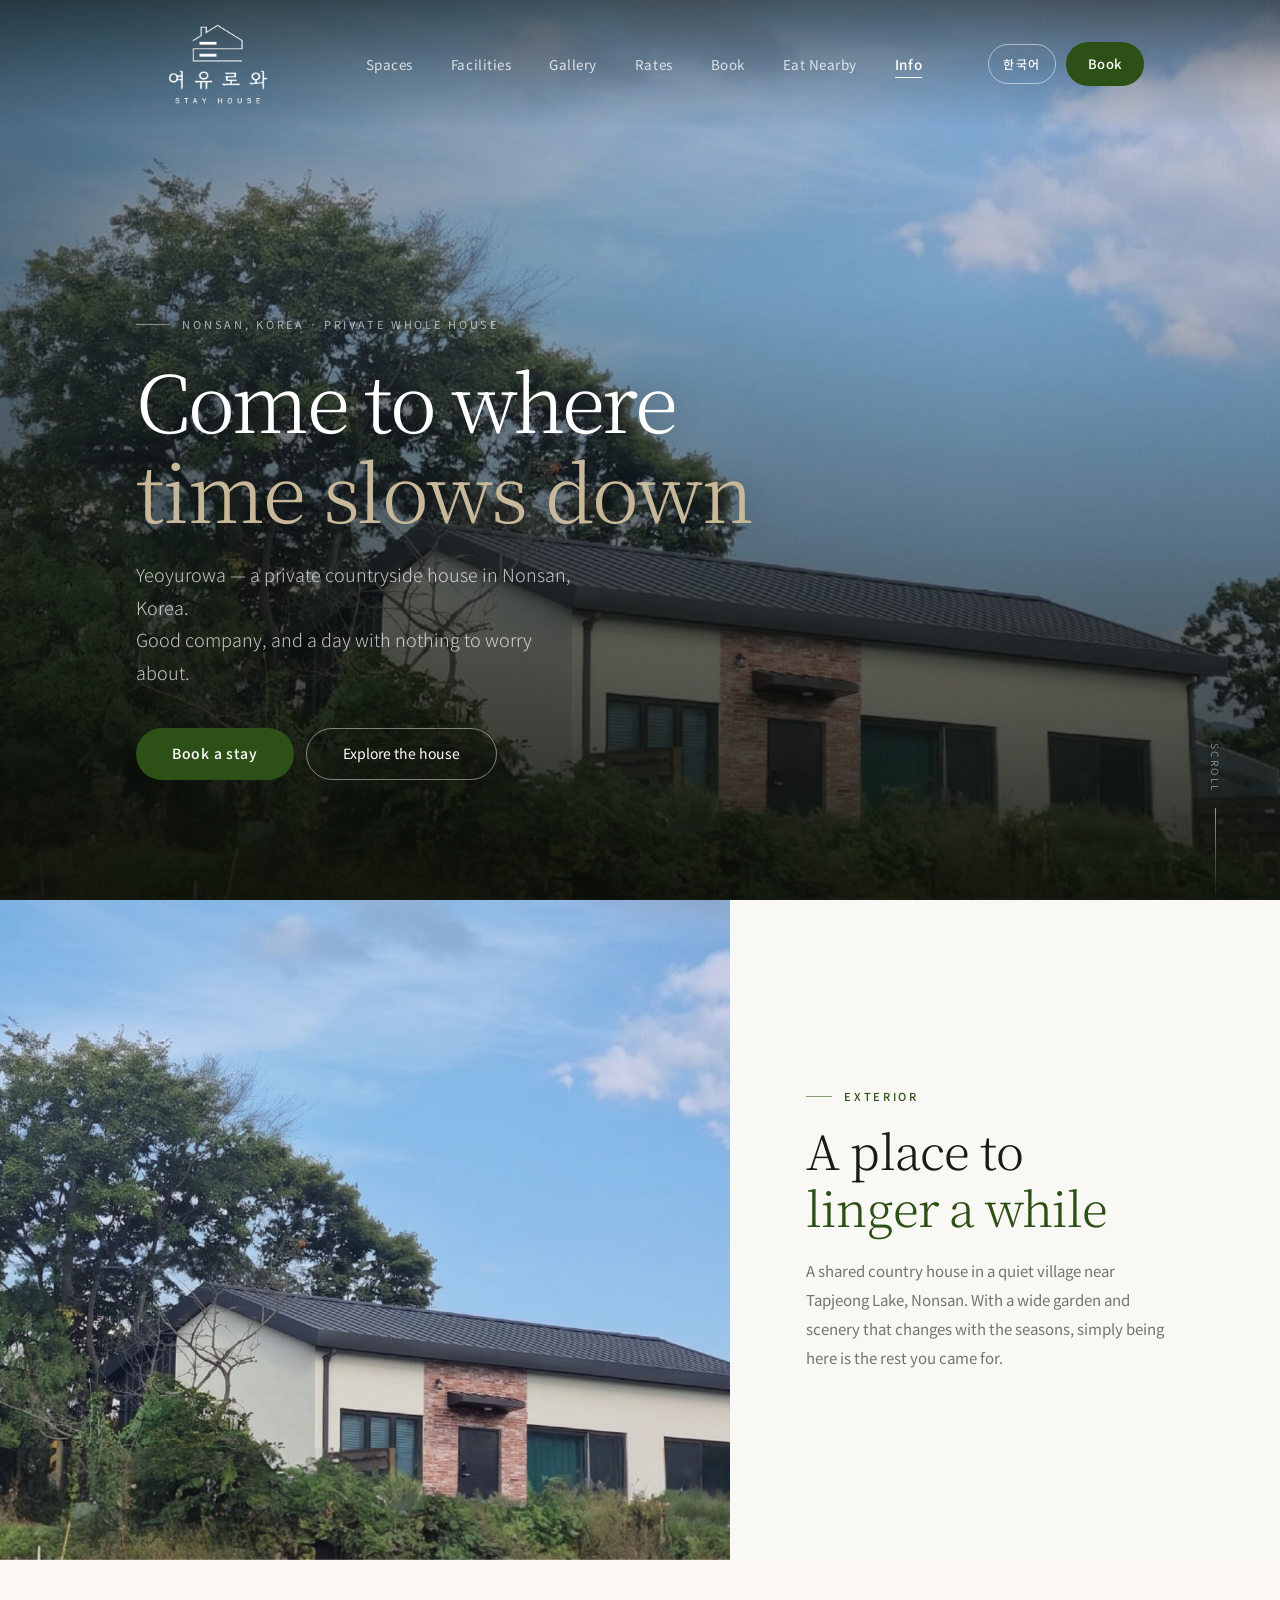
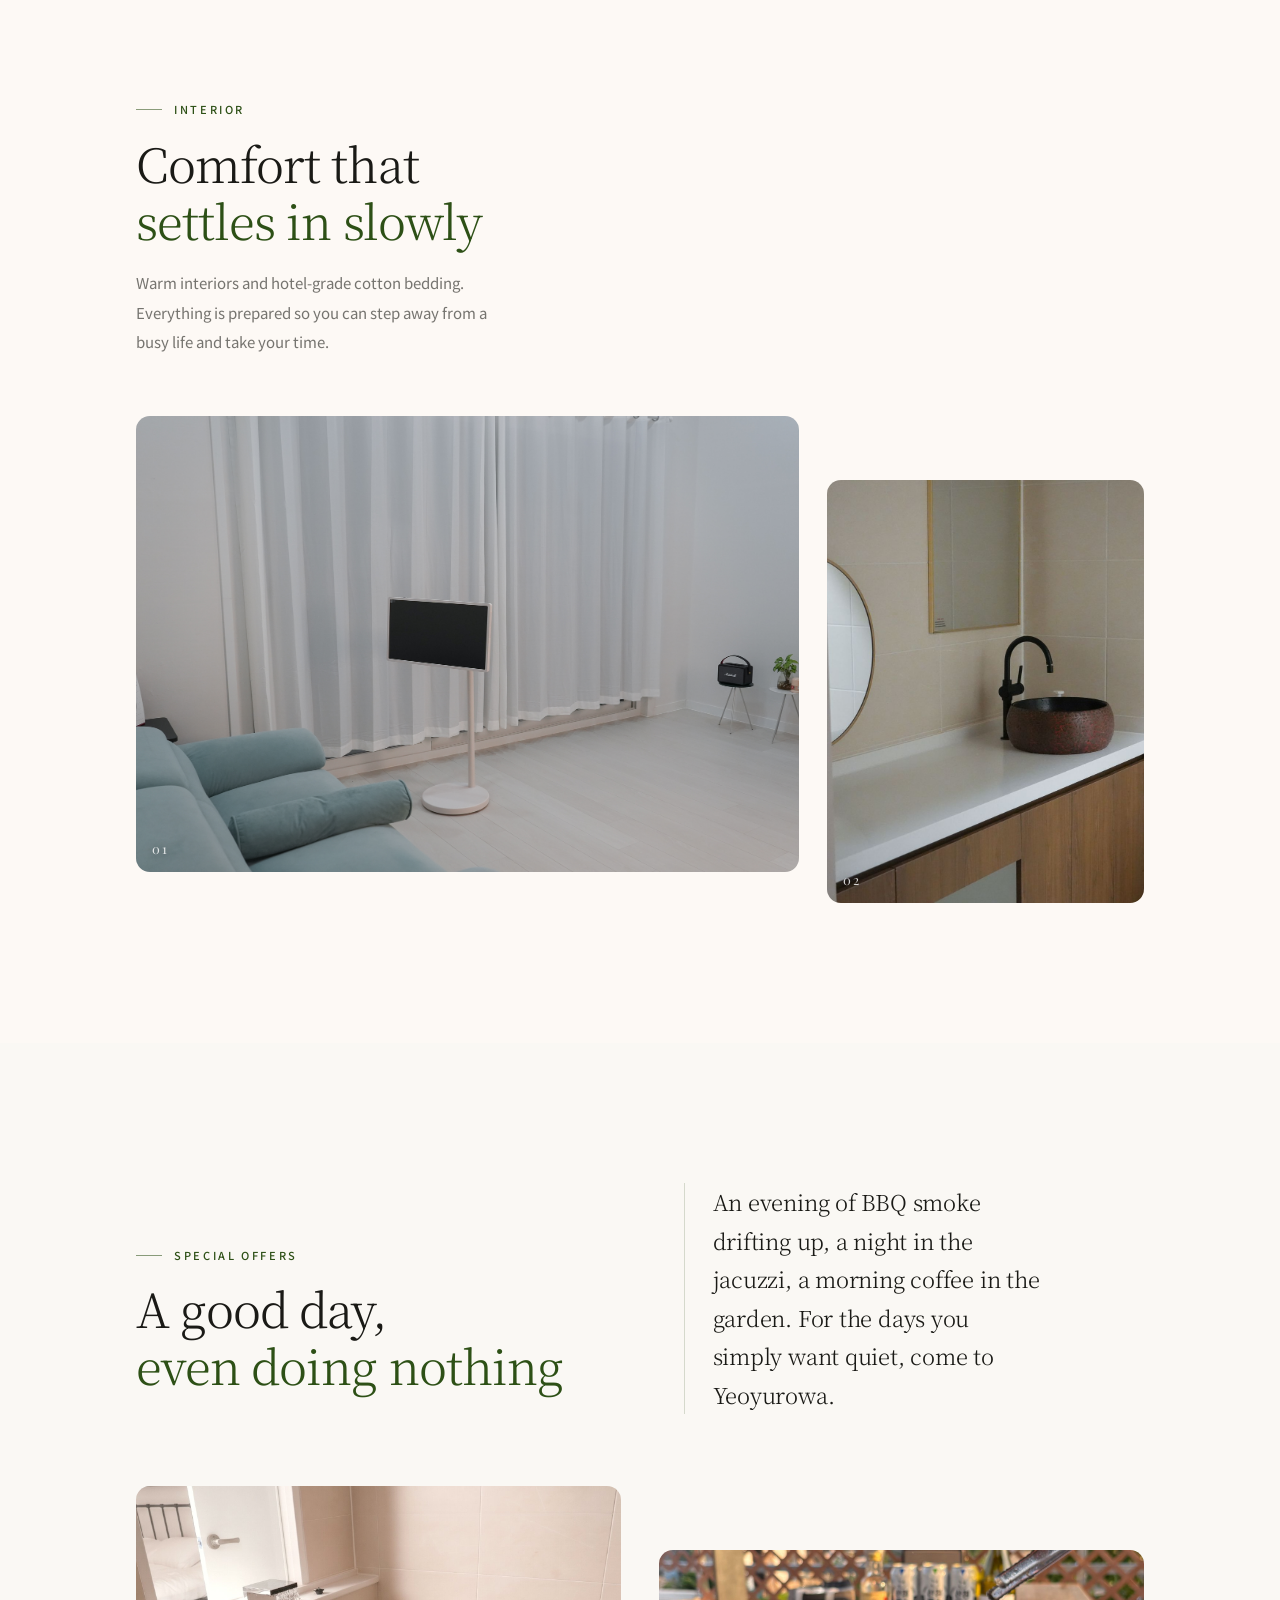
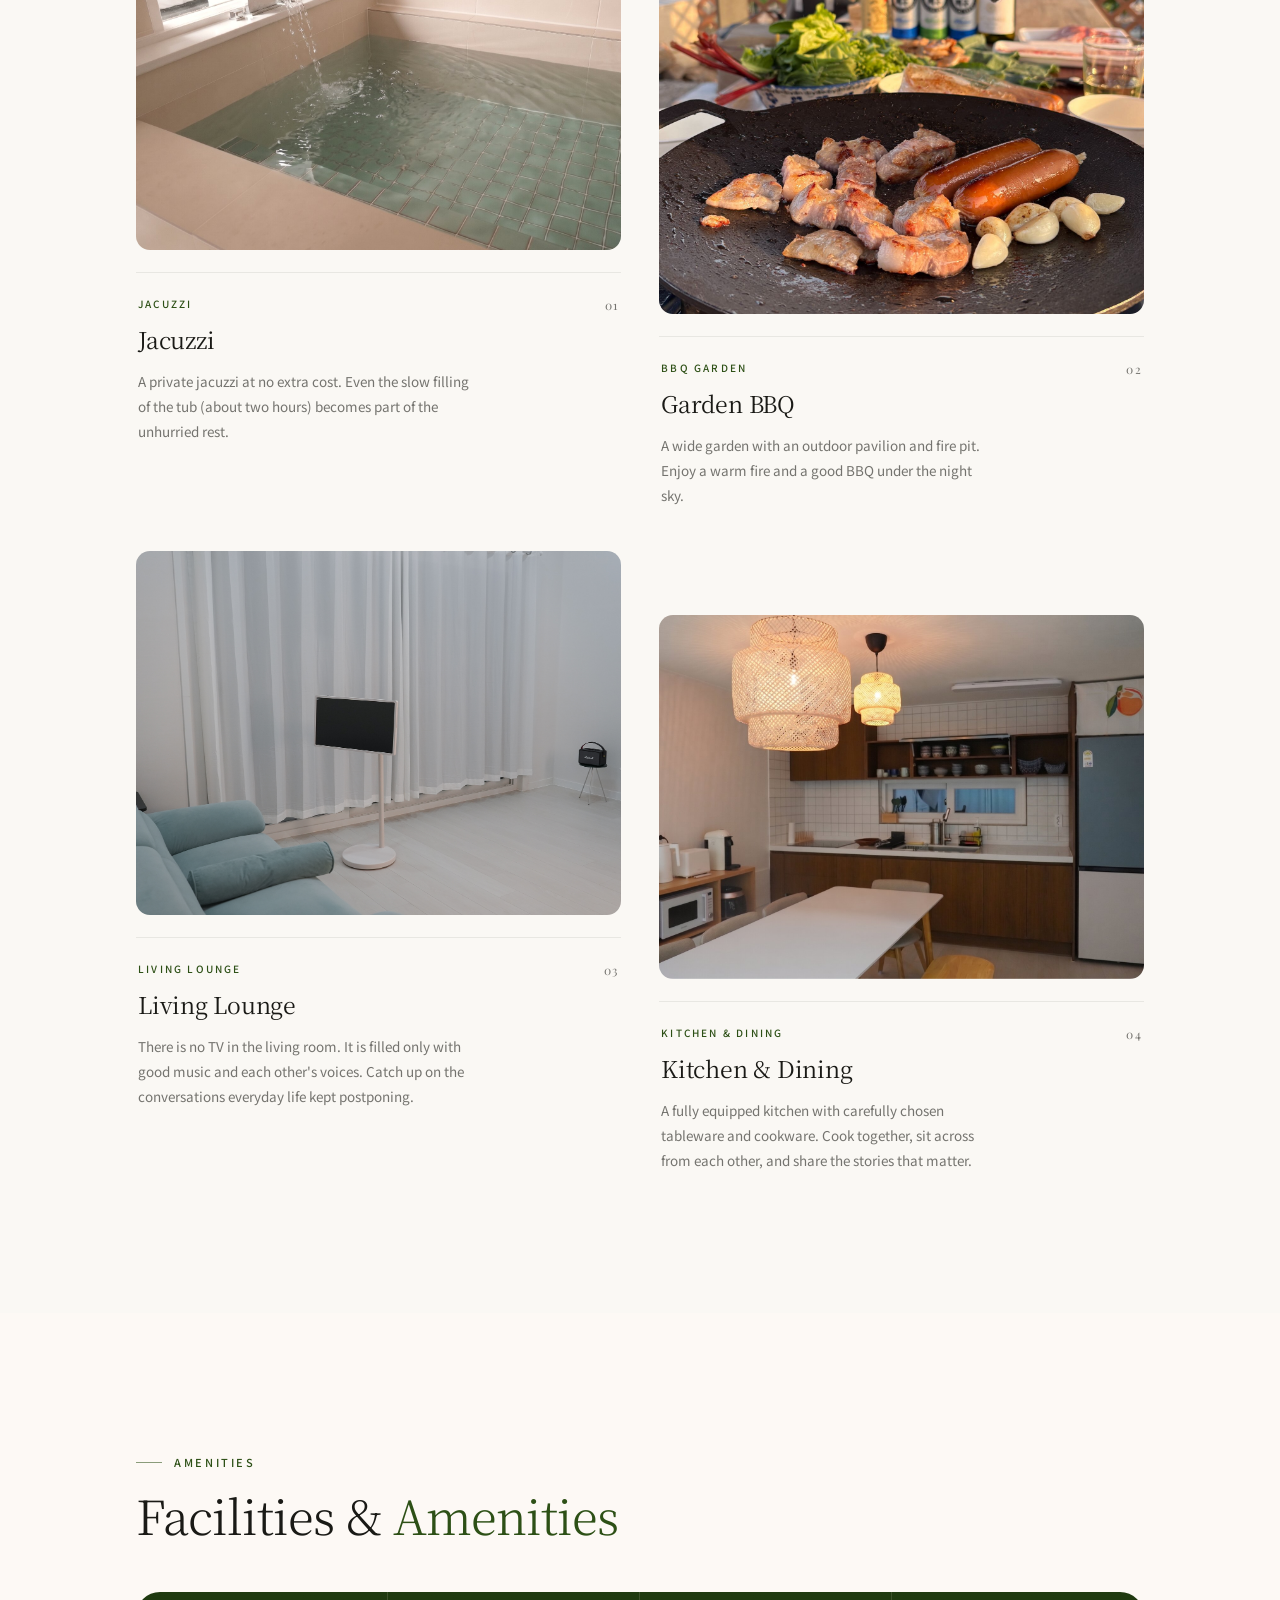
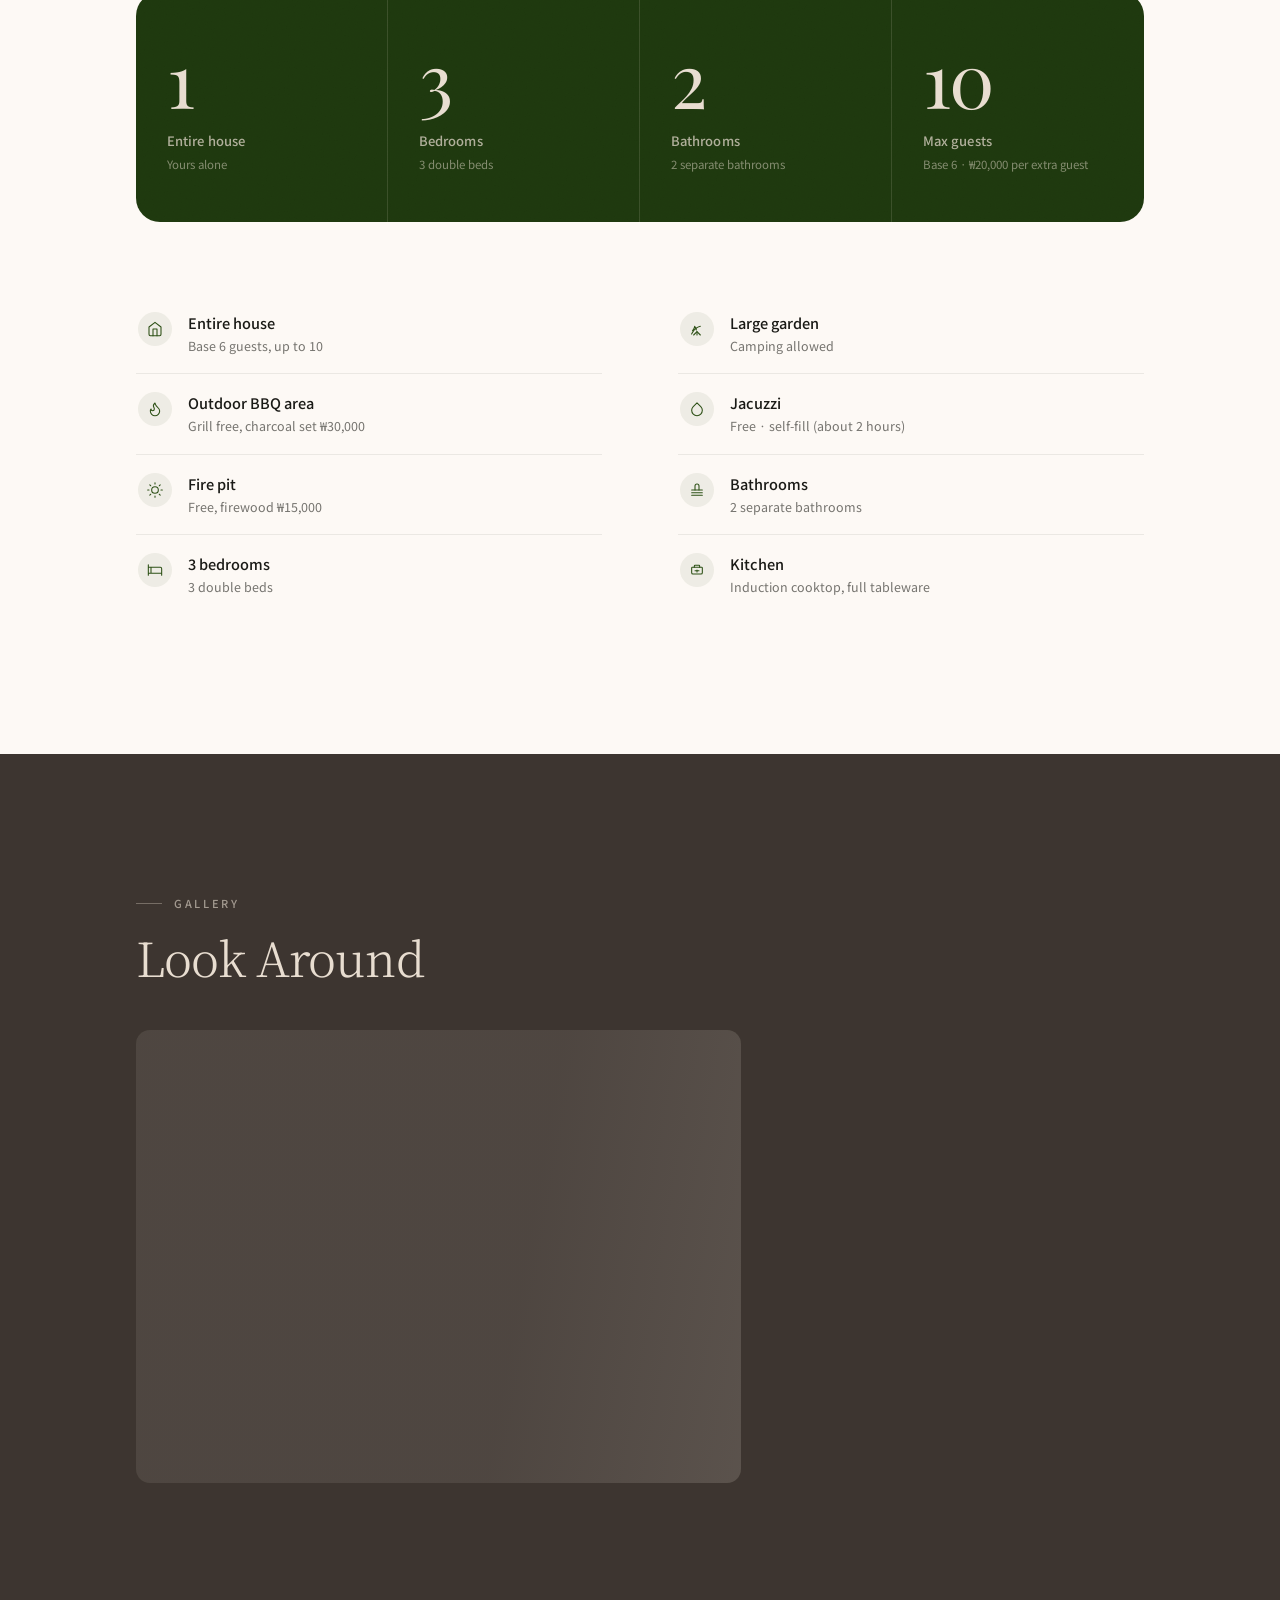
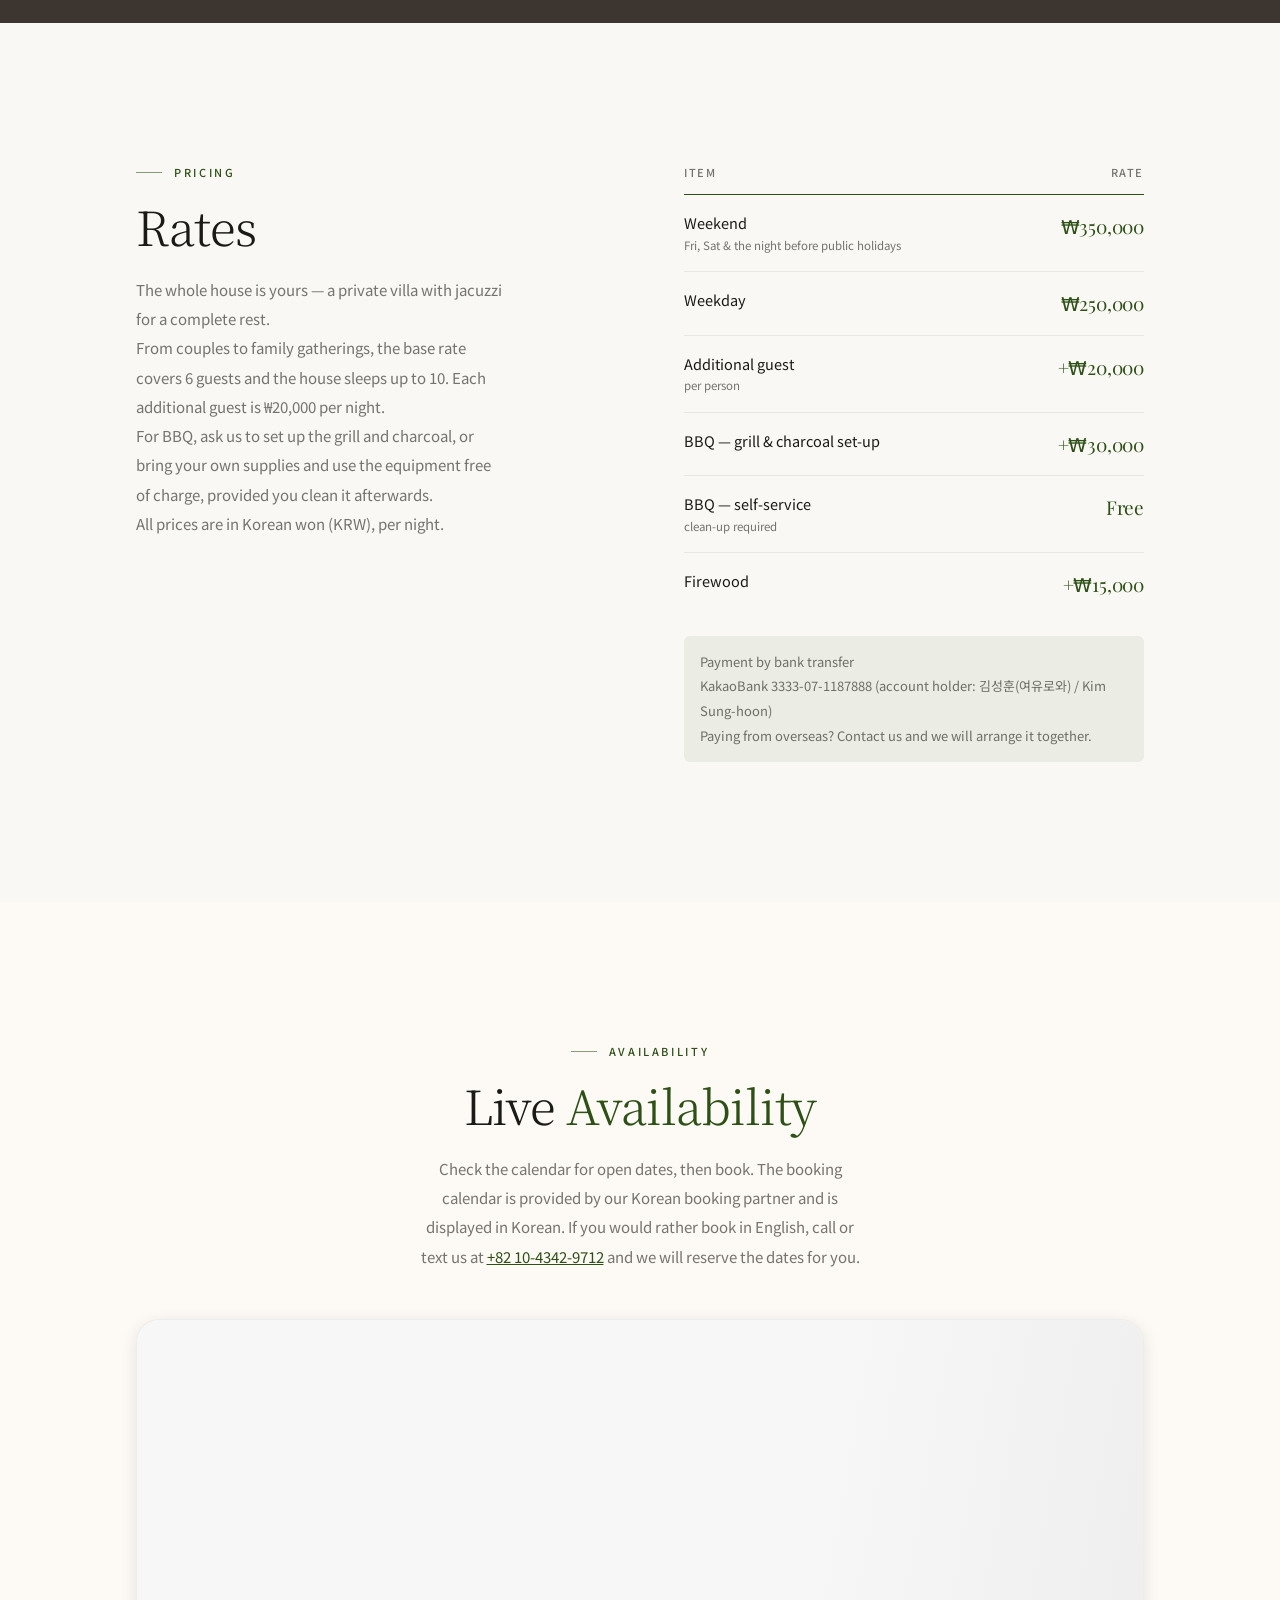
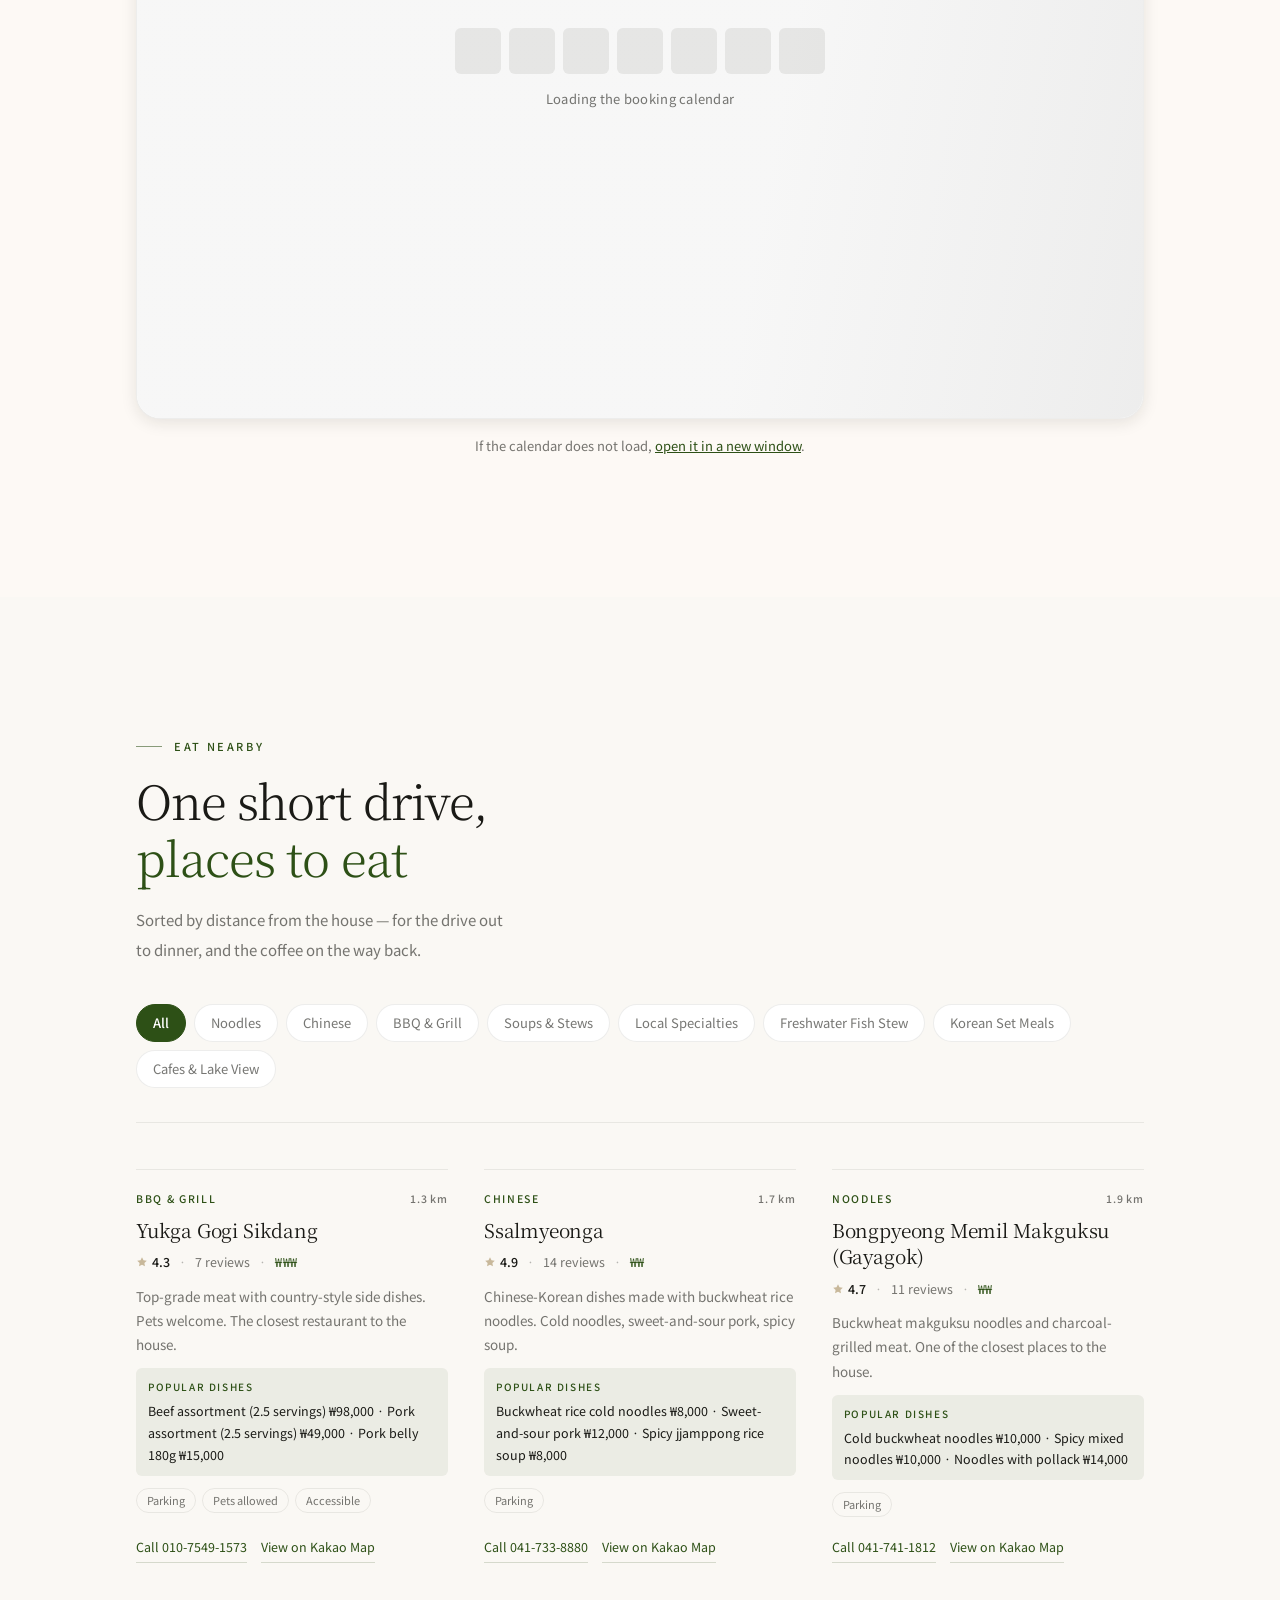
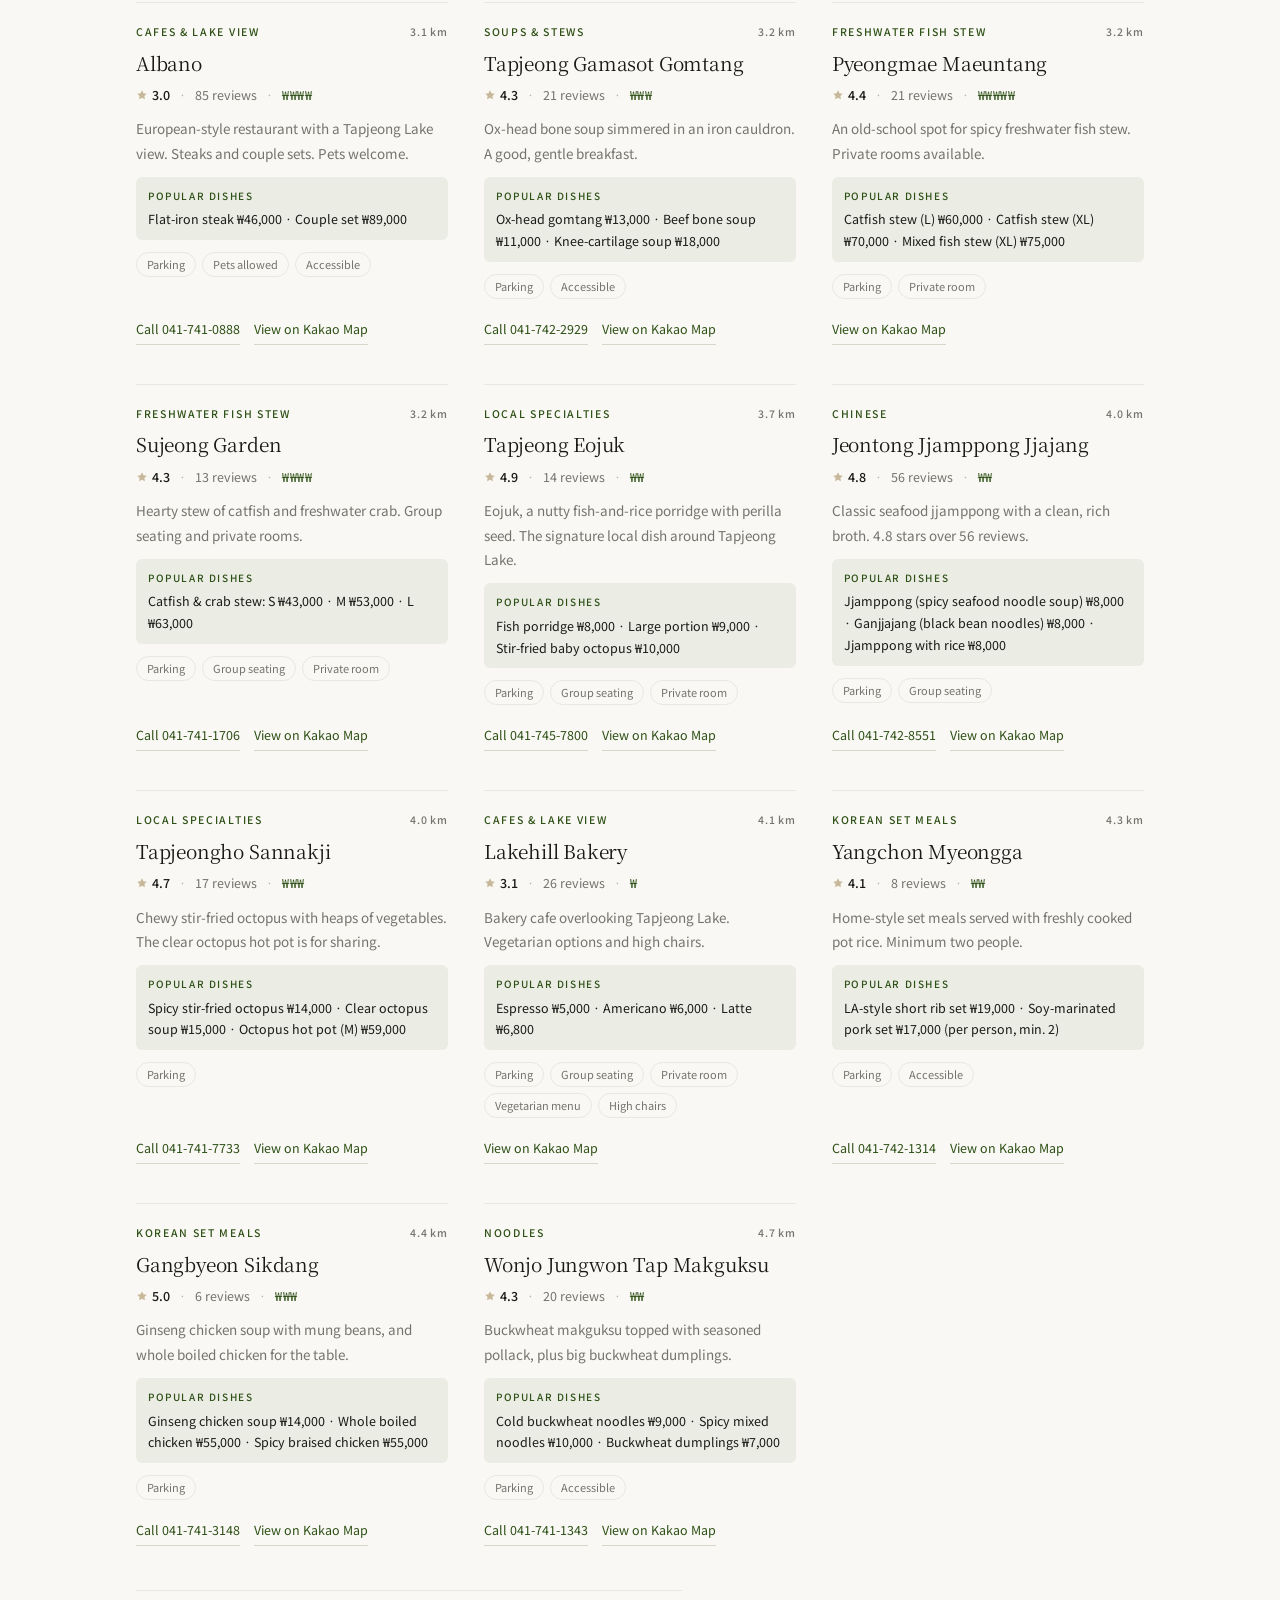
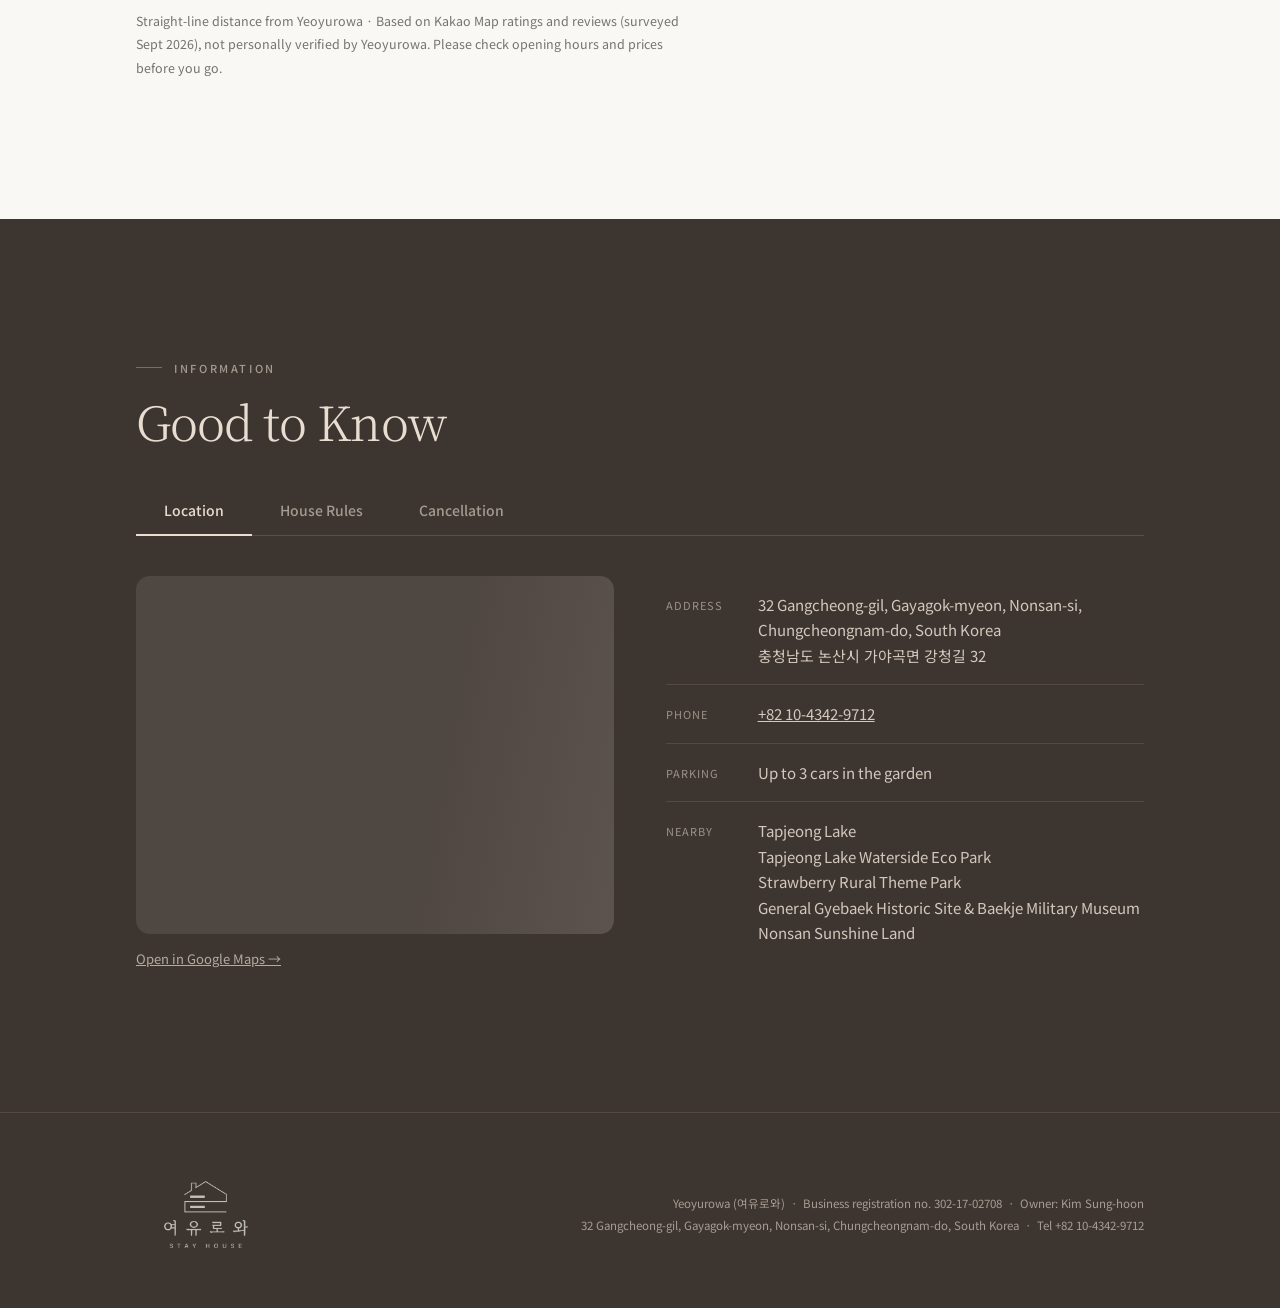
==== commit 56754908: "영어판: 대표자 영문 표기 Kim Sung-hoon (후니님 확정) Co-Authored-By: Claude Fable 5.1 <noreply@anthropic.com>" ====
--- a/en/index.html
+++ b/en/index.html
@@ -759,7 +759,7 @@
                 </tr>
               </tbody>
             </table>
-            <p class="price-account">Payment by bank transfer<br>KakaoBank 3333-07-1187888 (account holder: 김성훈(여유로와) / Kim Seong-hoon)<br>Paying from overseas? Contact us and we will arrange it together.</p>
+            <p class="price-account">Payment by bank transfer<br>KakaoBank 3333-07-1187888 (account holder: 김성훈(여유로와) / Kim Sung-hoon)<br>Paying from overseas? Contact us and we will arrange it together.</p>
           </div>
         </div>
       </div>
@@ -887,7 +887,7 @@
           <img src="/images/logo.png" alt="Yeoyurowa">
         </div>
         <div class="footer__biz">
-          Yeoyurowa (여유로와) &nbsp;·&nbsp; Business registration no. 302-17-02708 &nbsp;·&nbsp; Owner: Kim Seong-hoon<br>
+          Yeoyurowa (여유로와) &nbsp;·&nbsp; Business registration no. 302-17-02708 &nbsp;·&nbsp; Owner: Kim Sung-hoon<br>
           32 Gangcheong-gil, Gayagok-myeon, Nonsan-si, Chungcheongnam-do, South Korea &nbsp;·&nbsp; Tel +82 10-4342-9712
         </div>
       </div>
